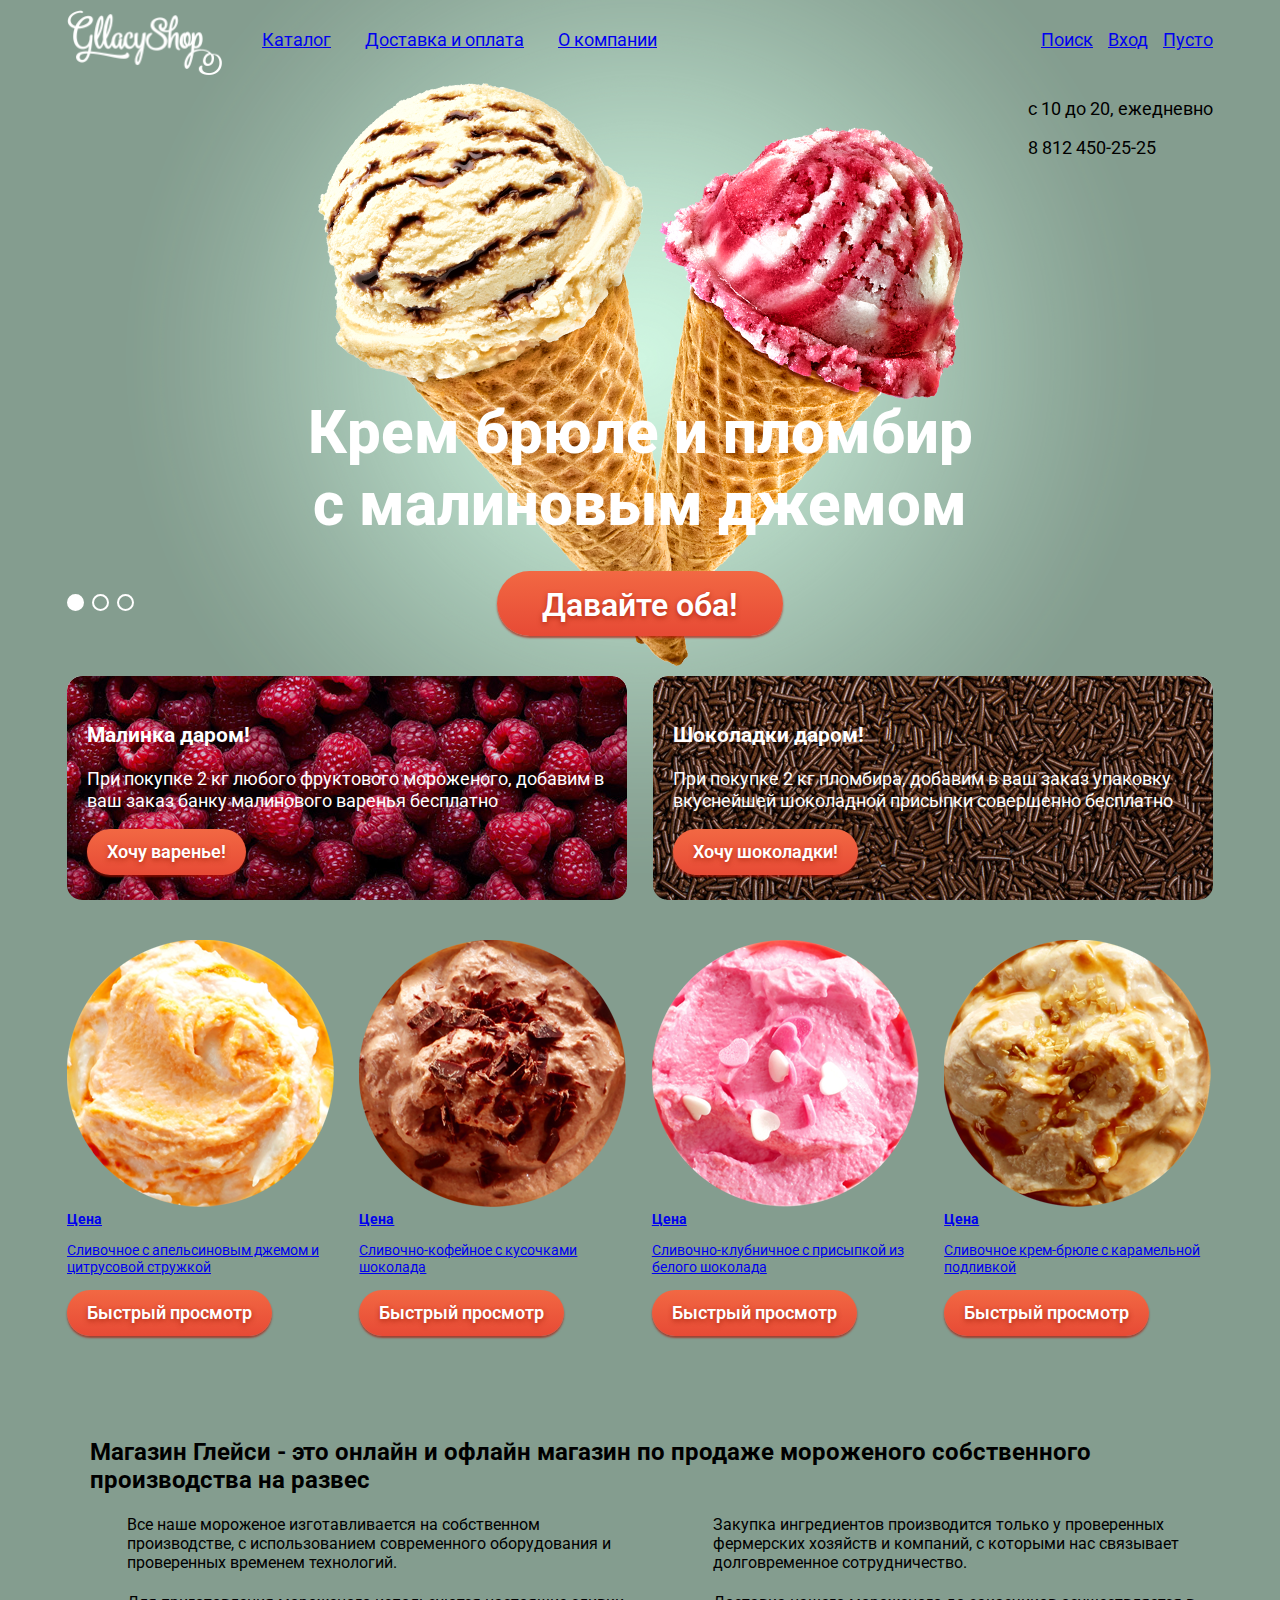
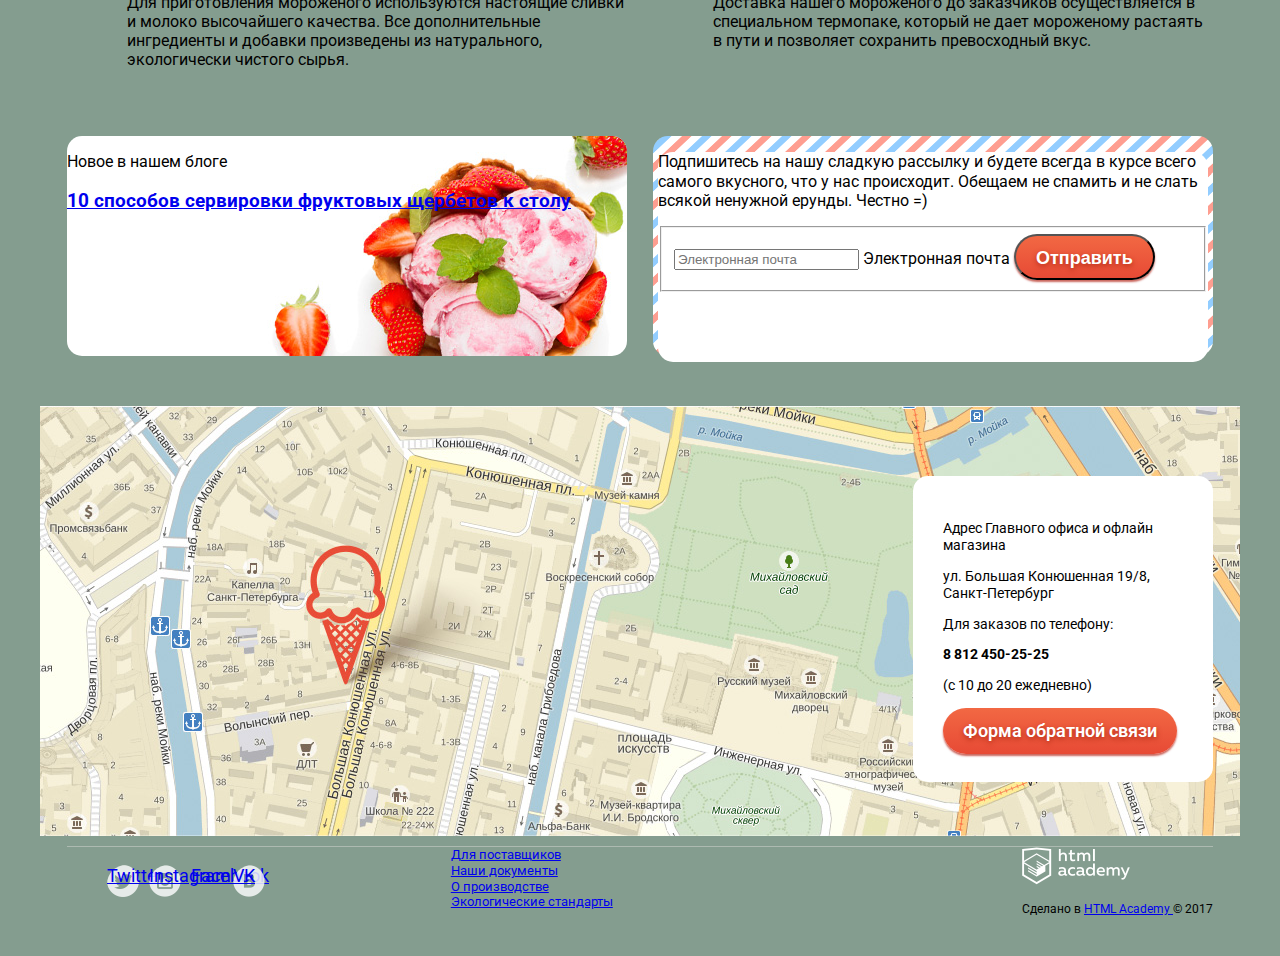
==== index.html @ 3868a05a "Правки по разметке, сетке и графике" ====
<!DOCTYPE html>
<html lang="ru">
  <head>
    <meta charset="utf-8">
    <title>HTML Academy: Глейси</title>
    <link rel="stylesheet" href="css/styles.css">
    <link href="https://fonts.googleapis.com/css?family=Roboto" rel="stylesheet">
  </head>
  <body>
  	<input type="radio" id="btn-1" name="toggle" checked>
  	<input type="radio" id="btn-2" name="toggle">
  	<input type="radio" id="btn-3" name="toggle">
  	<div class="site_wrapper">
  		<div class="container">
  			<header class="main_header">
				<div class="main_header-top clearfix">
					<div class="logo_block">
						<a class="logo_link"><img src="img/main_logo.png" width="155px" height="65px" alt="Glaccy-shop logo"></a>
					</div> 
					<nav class="header_nav">
						<ul class="header_list">
							<li class="header_list-item">
								<a href="catalog.html" class="header_list-link"> Каталог</a>									
								<div class="catalog_nav">
									<ul class="catalog_list">
										<li class="catalog_list-item emphasized"><!-- Это блоку надо дать еще класс, чтобы его застилизовать, он отличается от остальных -->
										<!-- Я думал сделать через first-child, без добавления класса -->
											<a href="#" class="catalog_list-link">Новинки</a>
										</li>
										<li class="catalog_list-item">
											<a href="#" class="catalog_list-link">Сливочное</a>
										</li>
										<li class="catalog_list-item">
											<a href="#" class="catalog_list-link">Щербеты</a>
										</li>
										<li class="catalog_list-item">
											<a href="#" class="catalog_list-link">Фруктовый лед</a>
										</li>
										<li class="catalog_list-item">
											<a href="#" class="catalog_list-link"> Мелорин</a>
										</li>
									</ul>
								</div>				
							</li>
							<li class="header_list-item">
								<a href="#" class="header_list-link"> Доставка и оплата</a>
							</li>
							<li class="header_list-item">
								<a href="#" class="header_list-link"> О компании</a>
							</li>
						</ul>
					</nav>
					<nav class="user_block">
						<ul class="user_block-list">
							<li class="user_block-item">
								<a href="#" class="user_block-link search"> Поиск</a>
								<div class="search_block">
									<form action="#">
										<fieldset class="search_field">
											<input type="text" name="search_text" placeholder="Что ищем?" id="search_input">
											<label for="search_input" class="search_label"> Что ищем? </label>	
										</fieldset>

                    <!-- Оборачиваем не так
                      <fieldset class="">
                        <input type="text" id="">
                        <label for="">...</label>
                        Получается label будет висеть на absolute, внутри input и будет подниматься вверх
                        Либо можно сделать по другому. Обернуто всё в label как у тебя. А после input идет span в, котором текст. И span также висит на абсолюте
                        Любой из этих двух вариантов надо применить везде где у тебя идут поля ввода
                      </fieldset>
                     -->
										
									</form>
								</div>
							</li>
							<li class="user_block-item">
								<a href="#" class="user_block-link enter"> Вход </a>
								<div class="enter_block">
									<form action="#" method="post">
										<fieldset class="enter_field">
											<input type="email" id="user_email" placeholder="Электронная почта">
											<label for="user_email"> Электронная почта</label>
											<input type="password" id="user_password" placeholder="Пароль">
											<label for="user_password"> Пароль </label>
											<div class="enter_submit">
												<button type="submit" class="btn">Войти</button>
												<div class="enter_links">
													<a href="#"> Забыли пароль?</a>
													<a href="#"> Новая регистрация</a>
												</div>
											</div>
										</fieldset>
									</form>
								</div> 	
							</li>
							<li class="user_block-item">
								<a href="#" class="user_block-link cart"> Пусто	</a>
							</li>
						</ul>
					</nav>
				</div>
				<div class="header_add-info clearfix">
					<div class="header_contacts">
						<p class="header_contacts_schedule"> c 10 до 20, ежедневно </p>
						<p class="header_contacts_phone"> 8 812 450-25-25</p>
					</div>
				</div>
			</header>
			
			<section class="slider">
				
				<div class="slide" id="slide1">
					<div class="slide-title">Крем брюле и пломбир с малиновым джемом</div>
					<a href="#" class="btn slide-btn">Давайте оба!</a>
				</div>
				
				<div class="slide" id="slide2">
					<div class="slide-title">Шоколадный пломбир и лимонный сорбет</div>
					<a href="#" class="btn slide-btn">Давайте оба!</a>
				</div>
				
				<div class="slide" id="slide3">
					<div class="slide-title">Пломбир с помадкой и клубничный щербет</div>
					<a href="#" class="btn slide-btn">Давайте оба!</a>
				</div>
				
				<div class="slider_controls">
            		<label for="btn-1">Слайд №1</label><!-- Я бы тут добавил текст. Потом его через CSS можно скрыть. Слайд #1. Если вдруг CSS не загрузится, то мы ничего не увидим. А если укажем текст, то его увидим -->
            		<!-- Ок, пока не уверен как текст при помощи CSS скрыть, а сам label оставить -->
		            <label for="btn-2">Слайд №2</label>
		            <label for="btn-3">Слайд №3</label>
          		</div>
			</section>
			
			<section class="banners">
				<div class="banners_item raspberries">
					<h3> Малинка даром!</h3>
					<p>При покупке 2 кг любого фруктового мороженого, добавим в ваш заказ банку малинового варенья бесплатно</p>
					<a href="#" class="btn btn_banners"> Хочу варенье!</a> 	
				</div>
				<div class="banners_item shoko">
					<h3> Шоколадки даром!</h3>
					<p>При покупке 2 кг пломбира, добавим в ваш заказ упаковку вкуснейшей шоколадной присыпки совершенно бесплатно</p>
					<a href="#" class="btn btn_banners"> Хочу шоколадки!</a> 	
				</div>
			</section>
				
			<section class="products">
				<ul class="products_list">
					<li class="products_list-item">
						<a href="#" class="products_item-link">
							<img src="img/products/1.png" alt="Сливочное с апельсиновым джемом" class="products_pic">
							<b class="price"> Цена</b>
						</a>
						<p> <a href="#" class="products_name-link">Сливочное с апельсиновым джемом и цитрусовой стружкой</a></p>
						<a href="#" class="products_link-quickview btn"> Быстрый просмотр</a>
					</li>

					<li class="products_list-item">
						<a href="#" class="products_item_link">
							<img src="img/products/2.png" alt="Сливочно-кофейное с кусочками шоколада" class="products_pic">
							<b class="price"> Цена</b>
						</a>
						<p> <a href="#" class="products_name-link">Сливочно-кофейное с кусочками шоколада</a></p>
						<a href="#" class="products_link-quickview btn"> Быстрый просмотр</a>
					</li>
					<li class="products_list-item">
						<a href="#" class="products_item_link">
							<img src="img/products/3.png" alt="Сливочно-клубничное с присыпкой из белого шоколада" class="products_pic">
							<b class="price"> Цена</b>
						</a>
						<p> <a href="#" class="products_name-link">Сливочно-клубничное с присыпкой из белого шоколада</a></p>
						<a href="#" class="products_link-quickview btn"> Быстрый просмотр</a>
					</li>
					<li class="products_list-item">
						<a href="#" class="products_item_link">
							<img src="img/products/4.png" alt="Сливочное крем-брюле с карамельной подливкой" class="products_pic">
							<b class="price"> Цена</b>
						</a>
						<p> <a href="#" class="products_name-link">Сливочное крем-брюле с карамельной подливкой</a></p>
						<a href="#" class="products_link-quickview btn"> Быстрый просмотр</a>
					</li>
				</ul>
			</section>

			<section class="features">
				<h3> Магазин Глейси  - это онлайн и офлайн магазин по продаже мороженого собственного производства на развес</h3>
				<ul class="features_list">
					<li class="features_item">
						<span class="features_item-text"> Все наше мороженое изготавливается на собственном производстве, с использованием современного оборудования и проверенных временем технологий.</span>
					</li>
					<li class="features_item">
						<span class="features_item-text"> Закупка ингредиентов  производится только у проверенных фермерских хозяйств и компаний, с которыми нас связывает долговременное сотрудничество.</span>
					</li>
					<li class="features_item">
						<span class="features_item-text"> Для приготовления мороженого используются настоящие сливки и молоко высочайшего качества. Все дополнительные ингредиенты и добавки произведены из натурального, экологически чистого сырья. </span>
					</li>
					<li class="features_item">
						<span class="features_item-text"> Доставка нашего мороженого до заказчиков осуществляется в специальном термопаке, который не дает мороженому растаять в пути и позволяет сохранить превосходный вкус.	</span>
					</li>
				</ul>	
			</section>

			<section class="news_section">
				<div class="news_item news">
					<p> Новое в нашем блоге</p>
					<h3> <a href="#" class="recipes_link"> 10 способов сервировки фруктовых щербетов к столу</a></h3>
				</div>
				<div class="news_item subscribe-border">
					<div class="subscribe">
						<p> Подпишитесь на нашу сладкую рассылку и будете всегда в курсе всего самого вкусного, что у нас происходит. Обещаем не спамить и не слать всякой ненужной ерунды. Честно =) </p>
						<form action="#" method="get">
							<fieldset>
								<input type="email" placeholder="Электронная почта" id="subscribe_email">
								<label for="subscribe_email"> Электронная почта</label>
								<input type="submit" class="btn" value="Отправить">
							</fieldset>
						</form>
					</div>
				</div>
			</section>
		</div>

		<section class="map">
			<div class="container">
				<div class="contacts">
					<div class="contacts_block1">
						<p>Адрес Главного офиса и офлайн магазина </p>
						<p class="adress">ул. Большая Конюшенная 19/8, Санкт-Петербург</p>	
					</div>
					<div class="contacts_block2">
						<p>Для заказов по телефону:</p>
						<p> <b>8 812 450-25-25</b></p>
						<p>(c 10 до 20 ежедневно)</p>	
					</div>
					<a href="#" class="btn"> Форма обратной связи</a>
					<!-- почему кнопка не растягивается под содержимое текста? -->
				</div>	
				<div class="feedback_form">
					<form action="#" method="post">
						<p><b>Мы обязательно Вам ответим!</b></p>	
						<button class="feedback_close"></button>
						<fieldset>
							<input type="text" id="feedback_username" placeholder="Как Вас зовут?">
							<label for="feedback_username"> Как Вас зовут? </label>
							<input type="text" id="feedback_email" placeholder="Ваша почта для ответа?">
							<label for="feedback_email"> Ваша почта для ответа?</label>
							<textarea name="feedback_text" id="feedback_text" cols="30" rows="8">Напишите что-нибудь...</textarea>
							<label for="feedback_text"> Напишите что-нибудь...</label>
							<input type="submit" class="btn" value="Отправить">
						</fieldset>
					</form> 
				</div>
			</div>
		</section>
			
		<div class="container">
			<footer class="footer clearfix">
				<ul class="social">
					<li class="social_item">
						<a href="#" class="social_item-link twitter"> Twitter </a><!-- Внутри должен быть текст. Если CSS не загрузится, будет пустой блок, который мы не видим -->
						<!-- Ок, пока не знаю как это делать, поэтому специально текст удалил -->
						<!-- Почему картинки нужно вырезать без обводки? Ее потом при помощи border сделаем?  -->
					</li>
					<li class="social_item">
						<a href="#" class="social_item-link instagram"> Instagram </a>
					</li>
					<li class="social_item">
						<a href="#" class="social_item-link facebook"> Facebook </a>
					</li>
					<li class="social_item">
						<a href="#" class="social_item-link vk"> VK </a>
					</li>
				</ul>


				<ul class="about_list">
					<li class="about_list-item about_heart">
						<a href="#"> Для поставщиков</a>
					</li>
					<li class="about_list-item">
						<a href="#"> Наши документы</a>
					</li>
					<li class="about_list-item">
						<a href="#"> О производстве</a>
					</li>	
					<li class="about_list-item">
						<a href="#"> Экологические стандарты</a>
					</li>
				</ul>

				<div class="copyright">
				<!-- почему уезжает вниз лого академии и текст? -->
					<a href="https://up.htmlacademy.ru/htmlcss/17"> 
						<img src="img/logo_academy.png" class="logo_html-academy" alt="HTML Academy">
					</a>
					<p> Сделано в <a href="https://up.htmlacademy.ru/htmlcss/17">HTML Academy </a> &copy; 2017</p>
				</div>
			
			</footer>
		</div>
	</div>
</body>
</html>
---- css/styles.css ----
html {
	box-sizing: border-box;
}

*, *::before, *::after {
	box-sizing: inherit;
}

body {
	background-color: #849d8f;
	font-family: "Roboto", "Arial", sans-serif;
	font-size: 18px;
	line-height: 1.2;
	margin: 0;
	padding:0;
}

body > input[type="radio"] {
  display: none;
}

ul {
	list-style: none;
}

.clearfix:after {
	display: table;
	content: "";
	clear: both;
}
.btn {
	font-size: 18px;
	font-weight: 600;
	display: inline-block;
	height: 46px;
	color:#fff;
	text-decoration: none;
	padding:12px 20px;
	text-align: center;


	text-shadow: 0 2px 5px rgba(160, 32, 11, 0.76);
	background: #f26843;
	background:    -moz-linear-gradient(top, #f26843 0%, #e74a35 100%);
	background: -webkit-linear-gradient(top, #f26843 0%, #e74a35 100%);
	background:         linear-gradient(to bottom, #f26843 0%, #e74a35 100%);
	border-radius: 100px;
	box-shadow: 0 2px 2px rgba(172, 16, 0, 0.64);
}

.btn:hover {
	background: -moz-linear-gradient(top, #f58669 0%, #ec6f5e 100%);
	background: -webkit-linear-gradient(top, #f58669 0%, #ec6f5e 100%);
	background: linear-gradient(to bottom, #f58669 0%, #ec6f5e 100%);
	box-shadow: 0 2px 2px rgba(172, 16, 0, 1);
}

.btn:active {
	background: -moz-linear-gradient(top, #d84732 0%, #e1613e 100%);
	background: -webkit-linear-gradient(top, #d84732 0%, #e1613e 100%);
	background: linear-gradient(to bottom, #d84732 0%, #e1613e 100%);
	box-shadow: inset 0 2px 2px rgba(172, 16, 0, 1);
}

.site_wrapper {
  	min-width: 1200px;
	background-repeat: no-repeat;
  	background-position: top center;
  	/*transition: background-image 0.5s ease, background-color 0.5s ease;*/
}

.site_wrapper::before,
.site_wrapper::after {
  	content: "";
  	visibility: hidden;
}

.site_wrapper::before {
	background-image: url("../img/Background2.png");
}

.site_wrapper::after {
	background-image: url("../img/Background3.png");
}

.container {
	width:1146px;
	margin:0 auto;
	padding:10px 0;
}


.logo_block {
	float: left;
}

.header_nav {
	float: left;
	max-width: 50%;
}

.user_block {
	float: right;
}

.catalog_list {
	padding: 0;
	margin:0;
}

.header-list {
	padding: 0;
	margin:0;
}

.header_list-item {
	display: inline-block;
	vertical-align: middle;
	margin-right: 30px;
	position: relative;
}

.header_list-item:last-child {
	margin-right: 0;
}

.catalog_nav {
	background-color: white;
	display: none;
	position: absolute;
	width:144px;
	z-index: 10;
}

.header_list-item:hover .catalog_nav {
	display: block;
}

.user_block-item {
	display: inline-block;
	vertical-align: middle;
	position: relative;
	margin-right:11px;
}

.user_block-item:last-child {
	margin-right:0;
}

.search_block {
	background: #fff;
	display: none;
	width: 342px;
	z-index: 10;
	position: absolute;

	left: -309px;
}

.enter_block {
	background: #fff;
	display: none;
	position: absolute;
	width: 277px;
	z-index: 10;
	left: -184px;
}

.user_block-item:hover .search_block, 
.user_block-item:hover .enter_block,
.user_block-item:hover .cart_preview {
	display: block;
}


.cart_preview {
	background: #fff;
	display: none;
	position: absolute;
	width: 540px;
	z-index: 10;
	left:-420px;
}



.header_contacts {
	float: right;
}

.header_add-info {
	margin-bottom: -30px;
}


.breadcrubs_item {
	display: inline-block;
}


.slider {
	position: relative;
	padding-top: 250px;
	text-align: center;
	color: #ffffff;
}

.slide {
	display: none;
}

.slide-title {
	width: 700px;
	margin: 0 auto;
	margin-bottom: 30px;
	font-weight: 800;
	font-size: 60px;
}

.slide-btn {
	display: inline-block;
	vertical-align: middle;
	padding: 12px 45px;
	height: 65px;
	font-weight: 600;
	font-size: 32px;
	line-height: 44px;
	color: #ffffff;

}

.slider_controls {
	position: absolute;
	bottom: 25px;
	left: 0;
	z-index: 20;
	font-size: 0;
}

.slider_controls label {
	display: inline-block;
	width: 17px;
	height: 17px;
	margin-right: 8px;
	vertical-align: top;
	background-color: transparent;
	border: 2px solid #ffffff;
	border-radius: 50%;
	cursor: pointer;
}

#btn-1:checked ~ .site_wrapper #slide1,
	/*для чего используют тильды, не могу понять..
	можно написать #btn-1:checked #slide1 - т.е. без тильды и .site_wrapper?*/
#btn-2:checked ~ .site_wrapper #slide2,
#btn-3:checked ~ .site_wrapper #slide3 {
	display: block;
}

#btn-1:checked ~ .site_wrapper {
	background-color: #849d8f;
	background-image: url("../img/Background1.png");
}

#btn-2:checked ~ .site_wrapper {
	background-color: #8996a6;
	background-image: url("../img/Background2.png");
}

#btn-3:checked ~ .site_wrapper {
	background-color: #9d8b84;
	background-image: url("../img/Background3.png");
}

#btn-1:checked ~ .site_wrapper label[for="btn-1"],
#btn-2:checked ~ .site_wrapper label[for="btn-2"],
#btn-3:checked ~ .site_wrapper label[for="btn-3"] {
	background-color: #ffffff;
}

.banners {
	font-size: 0;
	margin-top: 40px;
}

.banners_item {
	font-size: 18px;
	color:#fff;
	padding: 25px 20px;
	display: inline-block;
	vertical-align: top;
	width: 560px;
	margin-right: 26px;
	border-radius: 15px;
}

.banners_item:last-child {
	margin-right: 0;
}

.raspberries {
	background: url("../img/raspberry_back.jpg") top left;
}

.shoko {
	background: url("../img/shoko_back.jpg") top left;
}

.products_list {
	font-size: 0;
	margin: 40px 0;
	padding:0;
}

.products_list-item {
	font-size:14px;
	display: inline-block;
	vertical-align: top;
	width: 266.4px;
	margin-right: 26px;
	margin-bottom: 35px;
}

.products_list-item:last-child,
.products_list-item:nth-child(4),
.products_list-item:nth-child(8)
 {
	margin-right: 0;
}


/* (ВОПРОС) Если картинки продуктов в jpg вырезаны, т.е. квадратные, то как закруглить их? поместить в div и задать ему border-radius?*/


.features {
	background: url(../img/Waffles_back.jpg) top left;
	padding: 27px 0;
	margin-bottom: 40px;
	border-radius: 15px;
}

.features h3 {
	font-size: 24px;
	width: 1100px;
	margin: 0 auto;
}

.features_list {
	font-size: 0;
	padding:0;
	margin: 0;
}

.features_item {
	display: inline-block;
	vertical-align: top;
	margin:0;
	font-size: 16px;
	width: 560px;
	margin-right: 26px;
	padding: 20px 0px 0px 60px;
}

.features_item:nth-child(2),
.features_item:last-child {
	margin-right: 0;
}

.news_section {
	font-size: 0;
	margin-bottom: 40px;
}

.news_item {
	display: inline-block;
	vertical-align: top;
	font-size: 16px;
	width: 560px;
	height: 220px;
	border-radius: 15px;
	margin-right: 26px;
}

.news_item:last-child {
	margin-right: 0;
}

.news {
	background: url(../img/strawberry_back.jpg) 0 0;
}

.subscribe-border {
	background: #fff url(../img/post_pattern.png);
}

.subscribe {
	background: #fff;
	border-radius: 15px;
	height: 210px;
	width: 550px;
	margin: auto;
}

.map {
	width: 1200px;
	background: url(../img/map.jpg) 0 center no-repeat;
	height: 430px;
	margin:0 auto;
	padding:0;
}

.contacts {
	margin-top: 60px;
	padding:30px;
	background-color: #fff;
	border-radius: 15px;
	float: right;
	width: 300px;
	height: 306px;
	font-size: 14px;
}

.feedback_form {
	display: none;
	/*как отобразить по нажатию кнопки?*/
}

.filter_settings {
	width: 880px;
	font-size: 0;
	color: #fff;
}

.filter_settings-item {
	display: inline-block;
	font-size: 14px;
	margin-right: 15px;
}

.paginator {
	float: right;}

.paginator_list {
	font-size: 0;
}

.paginator_item {
	font-size: 16px;
	display: inline-block;
	vertical-align: middle;
	margin-right: 15px;
}

.paginator_item:last-child {
	margin-right: 0;
} 


.footer {
	height:100px;
	border-top:1px solid #adbab1;
	}

.social {
	float: left;
	width: 30%;
}

.social_item {
	display: inline-block;
	vertical-align: middle;
}

.social_item-link {
	display: inline-block;
	height: 38px;
	width: 38px;
	border-radius: 50%;
}

.twitter {
	background: url(../img/twitter.png) 0 0 no-repeat;
}

.instagram {
	background: url(../img/insta.png) 0 0 no-repeat;
}

.facebook {
	background: url(../img/fb.png) 0 0 no-repeat;
}

.vk {
		background: url(../img/vk.png) 0 0 no-repeat;
}

/*.about {
	margin:0 auto;
	font-size: 0;
}*/

.about_list {
	width:350px;
	margin:auto;
	display: inline-block;
	vertical-align: middle;
	font-size: 13px;
	margin-right: 25px;
}

.copyright {
	float: right;
}

.copyright p {
	font-size: 12px;
}
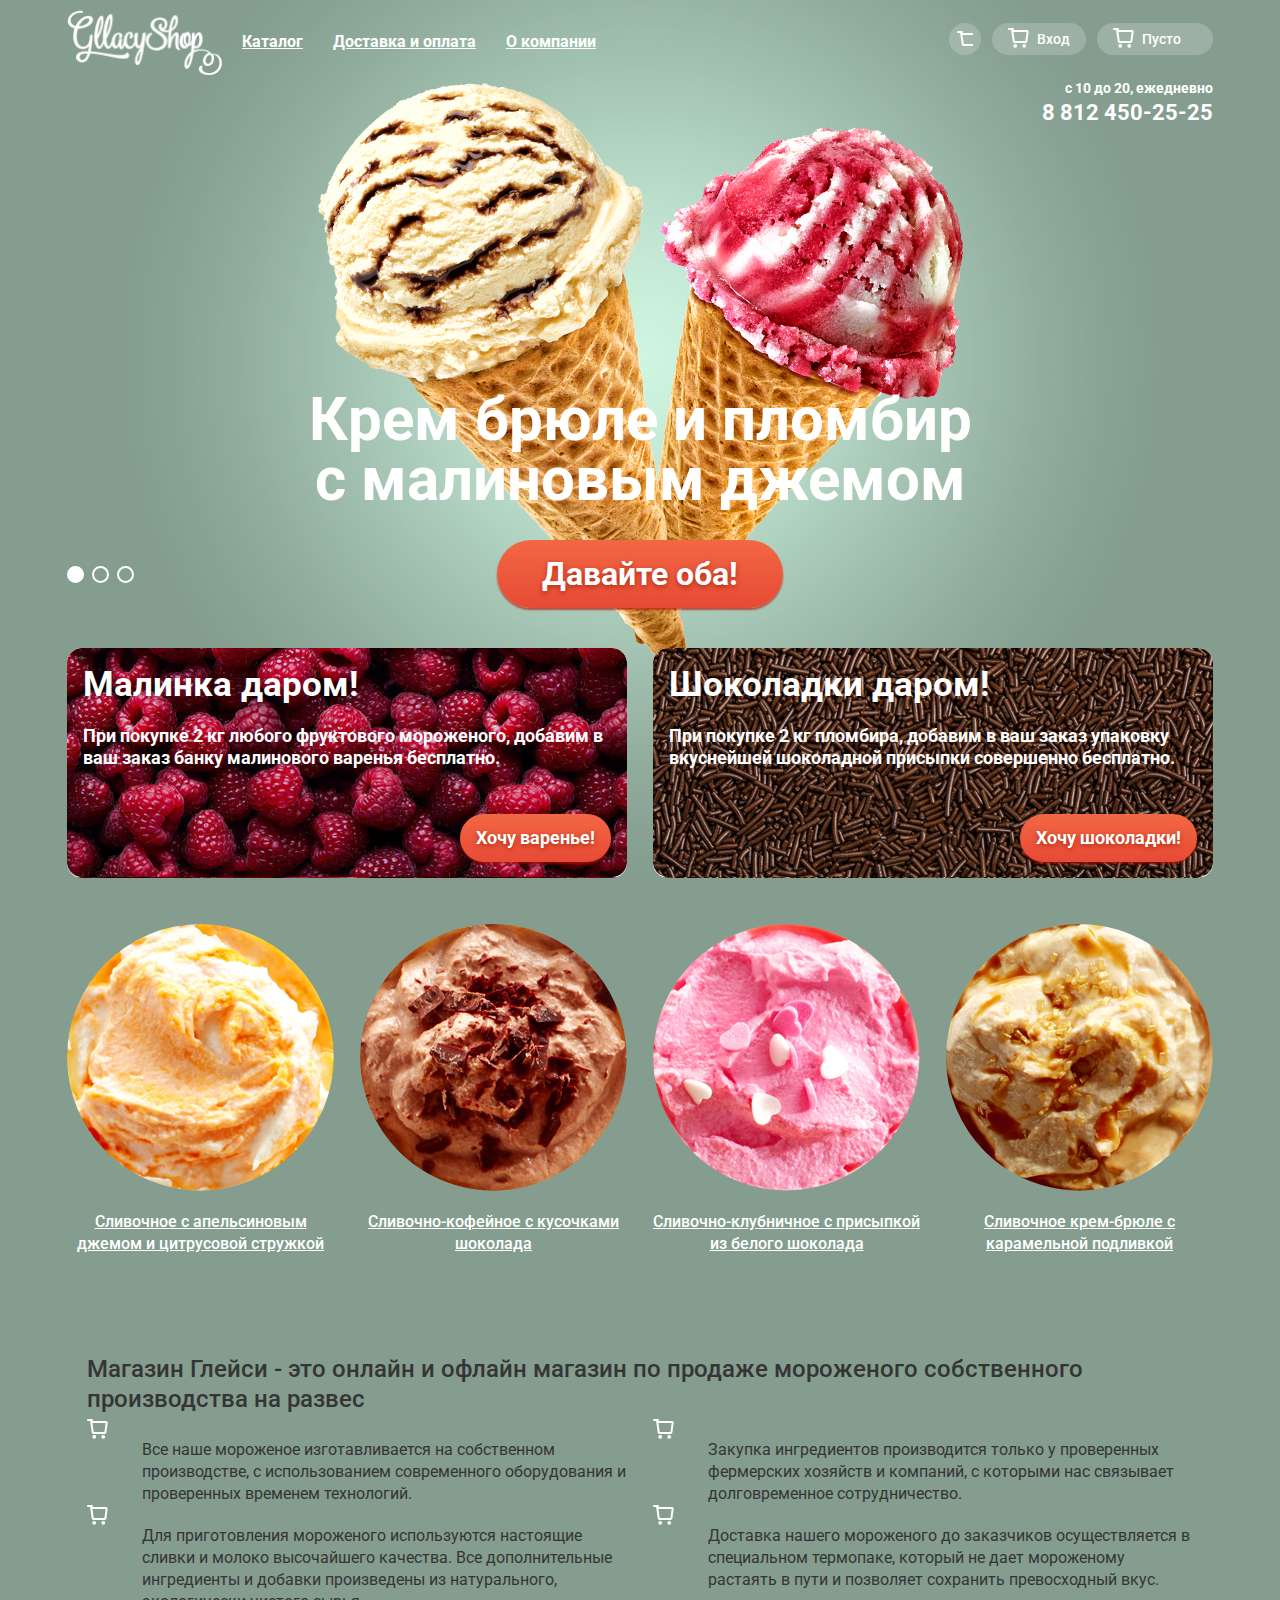
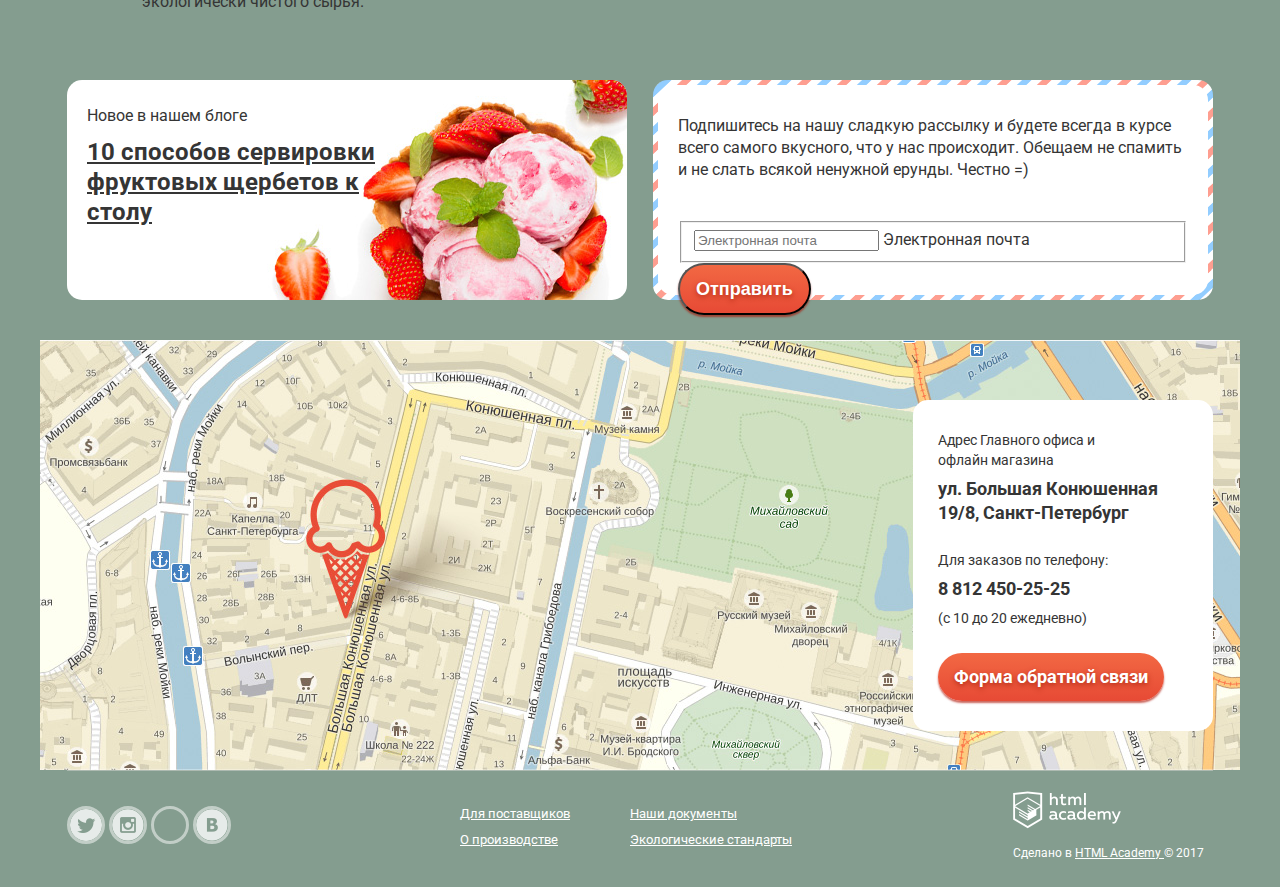
==== commit 505af7c2: "очередные правки" ====
--- a/index.html
+++ b/index.html
@@ -3,6 +3,7 @@
   <head>
     <meta charset="utf-8">
     <title>HTML Academy: Глейси</title>
+    <link rel="stylesheet" href="css/normalize.css">
     <link rel="stylesheet" href="css/styles.css">
     <link href="https://fonts.googleapis.com/css?family=Roboto" rel="stylesheet">
   </head>
@@ -23,8 +24,7 @@
 								<a href="catalog.html" class="header_list-link"> Каталог</a>									
 								<div class="catalog_nav">
 									<ul class="catalog_list">
-										<li class="catalog_list-item emphasized"><!-- Это блоку надо дать еще класс, чтобы его застилизовать, он отличается от остальных -->
-										<!-- Я думал сделать через first-child, без добавления класса -->
+										<li class="catalog_list-item emphasized">
 											<a href="#" class="catalog_list-link">Новинки</a>
 										</li>
 										<li class="catalog_list-item">
@@ -60,17 +60,6 @@
 											<input type="text" name="search_text" placeholder="Что ищем?" id="search_input">
 											<label for="search_input" class="search_label"> Что ищем? </label>	
 										</fieldset>
-
-                    <!-- Оборачиваем не так
-                      <fieldset class="">
-                        <input type="text" id="">
-                        <label for="">...</label>
-                        Получается label будет висеть на absolute, внутри input и будет подниматься вверх
-                        Либо можно сделать по другому. Обернуто всё в label как у тебя. А после input идет span в, котором текст. И span также висит на абсолюте
-                        Любой из этих двух вариантов надо применить везде где у тебя идут поля ввода
-                      </fieldset>
-                     -->
-										
 									</form>
 								</div>
 							</li>
@@ -81,16 +70,18 @@
 										<fieldset class="enter_field">
 											<input type="email" id="user_email" placeholder="Электронная почта">
 											<label for="user_email"> Электронная почта</label>
+										</fieldset>
+										<fieldset>
 											<input type="password" id="user_password" placeholder="Пароль">
 											<label for="user_password"> Пароль </label>
-											<div class="enter_submit">
-												<button type="submit" class="btn">Войти</button>
-												<div class="enter_links">
-													<a href="#"> Забыли пароль?</a>
-													<a href="#"> Новая регистрация</a>
-												</div>
+										</fieldset>
+										<div class="enter_submit">
+											<button type="submit" class="btn">Войти</button>
+											<div class="enter_links">
+												<a href="#"> Забыли пароль?</a>
+												<a href="#"> Новая регистрация</a>
 											</div>
-										</fieldset>
+										</div>
 									</form>
 								</div> 	
 							</li>
@@ -126,8 +117,7 @@
 				</div>
 				
 				<div class="slider_controls">
-            		<label for="btn-1">Слайд №1</label><!-- Я бы тут добавил текст. Потом его через CSS можно скрыть. Слайд #1. Если вдруг CSS не загрузится, то мы ничего не увидим. А если укажем текст, то его увидим -->
-            		<!-- Ок, пока не уверен как текст при помощи CSS скрыть, а сам label оставить -->
+            		<label for="btn-1">Слайд №1</label>
 		            <label for="btn-2">Слайд №2</label>
 		            <label for="btn-3">Слайд №3</label>
           		</div>
@@ -135,13 +125,13 @@
 			
 			<section class="banners">
 				<div class="banners_item raspberries">
-					<h3> Малинка даром!</h3>
-					<p>При покупке 2 кг любого фруктового мороженого, добавим в ваш заказ банку малинового варенья бесплатно</p>
+					<h2> Малинка даром!</h2>
+					<p>При покупке 2 кг любого фруктового мороженого, добавим в ваш заказ банку малинового варенья бесплатно.</p>
 					<a href="#" class="btn btn_banners"> Хочу варенье!</a> 	
 				</div>
 				<div class="banners_item shoko">
-					<h3> Шоколадки даром!</h3>
-					<p>При покупке 2 кг пломбира, добавим в ваш заказ упаковку вкуснейшей шоколадной присыпки совершенно бесплатно</p>
+					<h2> Шоколадки даром!</h2>
+					<p>При покупке 2 кг пломбира, добавим в ваш заказ упаковку вкуснейшей шоколадной присыпки совершенно бесплатно.</p>
 					<a href="#" class="btn btn_banners"> Хочу шоколадки!</a> 	
 				</div>
 			</section>
@@ -149,33 +139,36 @@
 			<section class="products">
 				<ul class="products_list">
 					<li class="products_list-item">
-						<a href="#" class="products_item-link">
-							<img src="img/products/1.png" alt="Сливочное с апельсиновым джемом" class="products_pic">
-							<b class="price"> Цена</b>
+						<a href="#" class="products_item-link top">
+							<img src="img/products/1.png" alt="Сливочное с апельсиновым джемом" class="products_pic" width="267" height="267">
+							<b class="price"> Цена</b>
+						
+						<!-- (ВОПРОС) цену нужно вынести в отдельную ссылку, чтобы ее было видно? т.к. у ссылки, в которую цена обернута overflow hidden?-->
+						
 						</a>
 						<p> <a href="#" class="products_name-link">Сливочное с апельсиновым джемом и цитрусовой стружкой</a></p>
 						<a href="#" class="products_link-quickview btn"> Быстрый просмотр</a>
 					</li>
 
 					<li class="products_list-item">
-						<a href="#" class="products_item_link">
-							<img src="img/products/2.png" alt="Сливочно-кофейное с кусочками шоколада" class="products_pic">
+						<a href="#" class="products_item-link top">
+							<img src="img/products/2.png" alt="Сливочно-кофейное с кусочками шоколада" class="products_pic" width="267" height="267">
 							<b class="price"> Цена</b>
 						</a>
 						<p> <a href="#" class="products_name-link">Сливочно-кофейное с кусочками шоколада</a></p>
 						<a href="#" class="products_link-quickview btn"> Быстрый просмотр</a>
 					</li>
 					<li class="products_list-item">
-						<a href="#" class="products_item_link">
-							<img src="img/products/3.png" alt="Сливочно-клубничное с присыпкой из белого шоколада" class="products_pic">
+						<a href="#" class="products_item-link top">
+							<img src="img/products/3.png" alt="Сливочно-клубничное с присыпкой из белого шоколада" class="products_pic" width="267" height="267">
 							<b class="price"> Цена</b>
 						</a>
 						<p> <a href="#" class="products_name-link">Сливочно-клубничное с присыпкой из белого шоколада</a></p>
 						<a href="#" class="products_link-quickview btn"> Быстрый просмотр</a>
 					</li>
 					<li class="products_list-item">
-						<a href="#" class="products_item_link">
-							<img src="img/products/4.png" alt="Сливочное крем-брюле с карамельной подливкой" class="products_pic">
+						<a href="#" class="products_item-link top">
+							<img src="img/products/4.png" alt="Сливочное крем-брюле с карамельной подливкой" class="products_pic" width="267" height="267">
 							<b class="price"> Цена</b>
 						</a>
 						<p> <a href="#" class="products_name-link">Сливочное крем-брюле с карамельной подливкой</a></p>
@@ -185,7 +178,7 @@
 			</section>
 
 			<section class="features">
-				<h3> Магазин Глейси  - это онлайн и офлайн магазин по продаже мороженого собственного производства на развес</h3>
+				<h2> Магазин Глейси  - это онлайн и офлайн магазин по продаже мороженого собственного производства на развес</h2>
 				<ul class="features_list">
 					<li class="features_item">
 						<span class="features_item-text"> Все наше мороженое изготавливается на собственном производстве, с использованием современного оборудования и проверенных временем технологий.</span>
@@ -214,8 +207,8 @@
 							<fieldset>
 								<input type="email" placeholder="Электронная почта" id="subscribe_email">
 								<label for="subscribe_email"> Электронная почта</label>
-								<input type="submit" class="btn" value="Отправить">
 							</fieldset>
+							<input type="submit" class="btn" value="Отправить">
 						</form>
 					</div>
 				</div>
@@ -227,15 +220,14 @@
 				<div class="contacts">
 					<div class="contacts_block1">
 						<p>Адрес Главного офиса и офлайн магазина </p>
-						<p class="adress">ул. Большая Конюшенная 19/8, Санкт-Петербург</p>	
+						<p class="bold">ул. Большая Конюшенная 19/8, Санкт-Петербург</p>	
 					</div>
 					<div class="contacts_block2">
 						<p>Для заказов по телефону:</p>
-						<p> <b>8 812 450-25-25</b></p>
+						<p class="bold">8 812 450-25-25</p>
 						<p>(c 10 до 20 ежедневно)</p>	
 					</div>
 					<a href="#" class="btn"> Форма обратной связи</a>
-					<!-- почему кнопка не растягивается под содержимое текста? -->
 				</div>	
 				<div class="feedback_form">
 					<form action="#" method="post">
@@ -244,12 +236,16 @@
 						<fieldset>
 							<input type="text" id="feedback_username" placeholder="Как Вас зовут?">
 							<label for="feedback_username"> Как Вас зовут? </label>
+						</fieldset>
+						<fieldset>
 							<input type="text" id="feedback_email" placeholder="Ваша почта для ответа?">
 							<label for="feedback_email"> Ваша почта для ответа?</label>
+						</fieldset>
+						<fieldset>
 							<textarea name="feedback_text" id="feedback_text" cols="30" rows="8">Напишите что-нибудь...</textarea>
 							<label for="feedback_text"> Напишите что-нибудь...</label>
-							<input type="submit" class="btn" value="Отправить">
 						</fieldset>
+						<input type="submit" class="btn" value="Отправить">
 					</form> 
 				</div>
 			</div>
@@ -259,9 +255,7 @@
 			<footer class="footer clearfix">
 				<ul class="social">
 					<li class="social_item">
-						<a href="#" class="social_item-link twitter"> Twitter </a><!-- Внутри должен быть текст. Если CSS не загрузится, будет пустой блок, который мы не видим -->
-						<!-- Ок, пока не знаю как это делать, поэтому специально текст удалил -->
-						<!-- Почему картинки нужно вырезать без обводки? Ее потом при помощи border сделаем?  -->
+						<a href="#" class="social_item-link twitter"> Twitter </a>
 					</li>
 					<li class="social_item">
 						<a href="#" class="social_item-link instagram"> Instagram </a>
@@ -291,7 +285,6 @@
 				</ul>
 
 				<div class="copyright">
-				<!-- почему уезжает вниз лого академии и текст? -->
 					<a href="https://up.htmlacademy.ru/htmlcss/17"> 
 						<img src="img/logo_academy.png" class="logo_html-academy" alt="HTML Academy">
 					</a>
--- a/css/styles.css
+++ b/css/styles.css
@@ -19,9 +19,6 @@
   display: none;
 }
 
-ul {
-	list-style: none;
-}
 
 .clearfix:after {
 	display: table;
@@ -30,13 +27,15 @@
 }
 .btn {
 	font-size: 18px;
-	font-weight: 600;
-	display: inline-block;
-	height: 46px;
+	line-height: 24px;
+	font-weight: 700;
+	display: inline-block;
+	vertical-align: middle;
 	color:#fff;
 	text-decoration: none;
-	padding:12px 20px;
+	padding:12px 16px;
 	text-align: center;
+	outline: none;
 
 
 	text-shadow: 0 2px 5px rgba(160, 32, 11, 0.76);
@@ -86,21 +85,33 @@
 .container {
 	width:1146px;
 	margin:0 auto;
+	padding:0;
+}
+
+.main_header {
 	padding:10px 0;
 }
 
+.main_header-top{
+	vertical-align: middle;
+}
 
 .logo_block {
 	float: left;
+	width: 155px;
 }
 
 .header_nav {
 	float: left;
 	max-width: 50%;
+	padding-top:13px;
+	padding-left: 5px;
 }
 
 .user_block {
 	float: right;
+	width: 267px;
+	padding-top:13px;
 }
 
 .catalog_list {
@@ -108,43 +119,156 @@
 	margin:0;
 }
 
-.header-list {
+.header_list {
+	list-style: none;
 	padding: 0;
 	margin:0;
+	font-size: 0;
 }
 
 .header_list-item {
 	display: inline-block;
 	vertical-align: middle;
-	margin-right: 30px;
 	position: relative;
+	font-size: 16px;
 }
 
 .header_list-item:last-child {
 	margin-right: 0;
 }
 
+.header_list-link {
+	display: inline-block;
+	font-size: 16px;
+	line-height: 18px;
+	font-weight: 700;
+	color: #fff;
+	padding:10px 15px;
+	border-radius: 19px;
+	/*как задать полупрозрачное подчеркивание ссылкам? через псевдокласс? */
+}
+
+.header_list-link:hover {
+	color: #353535;
+	background-color: #f6f6f3;
+	text-decoration: none;
+}
+
+.header_list-link:active {
+	box-shadow: inset 0 2px 2px 0;
+}
+
 .catalog_nav {
-	background-color: white;
+	
 	display: none;
 	position: absolute;
+	top: 37px;
 	width:144px;
-	z-index: 10;
+	z-index: 20;
+	
+}
+
+.catalog_list {
+	margin-top: 5px;
+	background-color: #f7f7f4;
+	font-size: 14px;
+	line-height: 16px;
+	list-style: none;
+	border-radius: 5px;
 }
 
 .header_list-item:hover .catalog_nav {
 	display: block;
 }
 
+
+.emphasized {
+	border-bottom: 1px solid #d1d1ce;
+	font-weight: 700;
+}
+
+.catalog_list-link {
+	display: block;
+	padding:11px 21px;
+	text-decoration: none;
+	color: #353535;
+}
+
+.catalog_list-link:hover {
+	background-color: #f3ddd7;
+} 
+
+.catalog_list-link:active {
+	background-color: #f6b5a5;
+} 
+
+.catalog_list:first-child a {
+	border-top-left-radius: 5px;
+	border-top-right-radius: 5px;
+}
+/*Это ведь ссылка в первом потомке catalog_list? 
+почему эти свойства применяются ко всем ссылкам в catalog_list, а не только к первому потомку? 
+Как нужно написать селектор, чтобы скруглить углы только в первом и последнем пункте каталога?*/
+
+.catalog_list:last-child a {
+	border-bottom-right-radius: 5px;
+	border-bottom-left-radius: 5px;
+
+}
+
+.user_block-list {
+	font-size: 0;
+	text-align: right;
+	list-style: none;
+	padding:0;
+	margin:0;
+}
+
 .user_block-item {
-	display: inline-block;
-	vertical-align: middle;
+
+	display: inline-block;
+	vertical-align: top;
 	position: relative;
 	margin-right:11px;
+	font-size: 14px;
+	line-height: 16px;
 }
 
 .user_block-item:last-child {
 	margin-right:0;
+}
+
+.user_block-link {
+	display: inline-block;
+	border-radius: 18px;
+	padding:8px;
+	background-color: rgba(254, 254, 254, 0.2);
+	color: #fff;
+	text-decoration: none;
+	font-weight: 500;
+}
+
+.user_block-link:hover {
+	color:black;
+	background-color: rgba(248, 247, 244, 1);
+}
+
+.search{
+	font-size: 0;
+	width: 32px;
+	height: 32px;
+	position: relative;
+}
+
+.search::before {
+	content: "";
+	position: absolute;
+	left:8px;
+	top:8px;
+	width: 16px;
+	height: 16px;
+	background: url("../img/sprite.png") 0 0 no-repeat;
+
 }
 
 .search_block {
@@ -155,6 +279,21 @@
 	position: absolute;
 
 	left: -309px;
+}
+
+.enter {
+	padding-left: 45px;
+	padding-right: 16px;
+}
+
+.enter::before {
+	content: "";
+	position: absolute;
+	left:16px;
+	top:5px;
+	width: 21px;
+	height: 21px;
+	background: url("../img/sprite.png") 0 0 no-repeat;
 }
 
 .enter_block {
@@ -172,6 +311,21 @@
 	display: block;
 }
 
+.cart {
+	padding-left: 45px;
+	width: 116px;
+	text-align: left;
+}
+
+.cart::before {
+	content: "";
+	position: absolute;
+	left: 16px;
+	top: 5px;
+	width: 22px;
+	height: 21px;
+	background: url("../img/sprite.png") 0 0 no-repeat;
+}
 
 .cart_preview {
 	background: #fff;
@@ -182,27 +336,74 @@
 	left:-420px;
 }
 
-
+.header_add-info {
+	margin-bottom: -30px;
+	padding:0;
+}
 
 .header_contacts {
 	float: right;
-}
-
-.header_add-info {
-	margin-bottom: -30px;
-}
-
+	color:#fff;
+}
+
+
+.header_contacts_schedule,
+.header_contacts_phone {
+	padding: 0;
+	margin: 0;
+	text-align: right;
+}
+
+.header_contacts_schedule {
+	font-size: 14px;
+	line-height: 16px;
+	font-weight: 700;
+	margin-bottom: 5px;
+}
+
+.header_contacts_phone {
+	font-size: 22px;
+	line-height: 24px;
+	font-weight: 700;
+}
+
+.breadcrumbs {
+	list-style: none;
+	font-size: 0;
+}
 
 .breadcrubs_item {
 	display: inline-block;
+	margin-right: 20px;
+	color: #fff;
+	font-size: 14px;
+	line-height: 16px;
+	
+}
+
+.breadcrunbs_item-link {
+	color: #fff;
+	font-size: 14px;
+	line-height: 16px;
+	position: relative;
+}
+
+.breadcrunbs_item-link::before {
+	content: "";
+	width:10px;
+	height: 10px;
+	top: 3px;
+	left: -15px;
+	background: url("../img/sprite.png") 0 0 no-repeat;
 }
 
 
 .slider {
 	position: relative;
-	padding-top: 250px;
+	padding-top: 285px;
 	text-align: center;
 	color: #ffffff;
+	margin-bottom: 40px;
 }
 
 .slide {
@@ -213,16 +414,17 @@
 	width: 700px;
 	margin: 0 auto;
 	margin-bottom: 30px;
-	font-weight: 800;
+	font-weight: 700;
 	font-size: 60px;
+	line-height: 60.35px;
 }
 
 .slide-btn {
 	display: inline-block;
 	vertical-align: middle;
 	padding: 12px 45px;
-	height: 65px;
-	font-weight: 600;
+	/*height: 65px;*/
+	font-weight: 700;
 	font-size: 32px;
 	line-height: 44px;
 	color: #ffffff;
@@ -280,13 +482,13 @@
 
 .banners {
 	font-size: 0;
-	margin-top: 40px;
+	margin-bottom: 40px;
 }
 
 .banners_item {
 	font-size: 18px;
 	color:#fff;
-	padding: 25px 20px;
+	padding: 16px 16px;
 	display: inline-block;
 	vertical-align: top;
 	width: 560px;
@@ -298,6 +500,28 @@
 	margin-right: 0;
 }
 
+.banners_item h2 {
+	margin: 0;
+	padding:0;
+	font-size: 35px;
+	line-height: 41px;
+	font-weight: 700;
+	margin-bottom: 20px;
+}
+
+.banners_item p {
+	font-size: 18px;
+	line-height: 22px;
+	font-weight: 700;
+	margin: 0;
+	padding:0;
+	margin-bottom: 45px;
+}
+
+.btn_banners {
+	float: right;
+}
+
 .raspberries {
 	background: url("../img/raspberry_back.jpg") top left;
 }
@@ -306,49 +530,107 @@
 	background: url("../img/shoko_back.jpg") top left;
 }
 
+.products {
+	padding-bottom: 40px;
+	margin-left: -13px;
+	margin-right: -13px;
+
+}
+
 .products_list {
 	font-size: 0;
-	margin: 40px 0;
 	padding:0;
+	list-style: none;
 }
 
 .products_list-item {
-	font-size:14px;
+	font-size:16px;
 	display: inline-block;
 	vertical-align: top;
-	width: 266.4px;
-	margin-right: 26px;
-	margin-bottom: 35px;
-}
-
-.products_list-item:last-child,
-.products_list-item:nth-child(4),
-.products_list-item:nth-child(8)
- {
-	margin-right: 0;
-}
-
-
-/* (ВОПРОС) Если картинки продуктов в jpg вырезаны, т.е. квадратные, то как закруглить их? поместить в div и задать ему border-radius?*/
-
+	text-align: center;
+	width: 293px;
+	min-height: 323px;
+/*	margin-right: 26px;
+	margin-bottom: 35px;*/
+	position: relative;
+	padding:6px 13px 17px;
+	margin-bottom: -43px;
+
+}
+
+.products_list-item:hover {
+  background: rgba(248,247,244,.3);
+  box-shadow: 0 20px 20px rgba(0,0,0,.08);
+  z-index: 20;
+}
+
+.products_item-link {
+	display: block;
+	border-radius: 50%;
+	width: 267px;
+	height: 267px;
+	overflow: hidden;
+/*<!-- (ВОПРОС) цену нужно вынести в отдельную ссылку, чтобы ее было видно? т.к. у ссылки, в которую цена обернута overflow hidden?-->*/
+	margin-bottom: 20px;
+	position: relative;
+}
+
+.top::before {
+	content: "";
+	position: absolute;
+	z-index: 25;
+	width: 60px;
+	height: 60px;
+	top: 0;
+	left:0;
+	background: transparent url("../img/sprite.png") 0 0 no-repeat;
+}
+
+.products_list-item:hover .products_link-quickview {
+	visibility: visible;
+}
+
+.products_list-item p {
+	margin-top: 0;
+	margin-bottom: 10px;
+}
+
+.products_link-quickview {
+	visibility: hidden;
+	width: 201px;
+
+}
+
+
+
+.products_name-link {
+	color: #fff;
+	font-size: 16px;
+	line-height: 22px;
+	font-weight: 500;
+}
 
 .features {
 	background: url(../img/Waffles_back.jpg) top left;
-	padding: 27px 0;
+	padding: 27px 20px;
 	margin-bottom: 40px;
 	border-radius: 15px;
 }
 
-.features h3 {
+.features h2 {
 	font-size: 24px;
-	width: 1100px;
+	line-height: 30px;
+	color:#353535;
+	font-weight: 500;
 	margin: 0 auto;
+	margin-bottom: 5px;
 }
 
 .features_list {
 	font-size: 0;
 	padding:0;
 	margin: 0;
+	list-style: none;
 }
 
 .features_item {
@@ -356,9 +638,12 @@
 	vertical-align: top;
 	margin:0;
 	font-size: 16px;
-	width: 560px;
+	line-height: 22px;
+	color: #353535;
+	width: 540px;
 	margin-right: 26px;
-	padding: 20px 0px 0px 60px;
+	padding: 20px 0px 0px 55px;
+	position: relative;
 }
 
 .features_item:nth-child(2),
@@ -366,6 +651,17 @@
 	margin-right: 0;
 }
 
+.features_item::before {
+	content: "";
+	position: absolute;
+	width: 47px;
+	height: 47px;
+	top: 0;
+	left: 0;
+	z-index: 20;
+	background: url("../img/sprite.png") 0 0 no-repeat;
+}
+
 .news_section {
 	font-size: 0;
 	margin-bottom: 40px;
@@ -375,22 +671,44 @@
 	display: inline-block;
 	vertical-align: top;
 	font-size: 16px;
+	line-height: 22px;
+	color: #353535;
 	width: 560px;
-	height: 220px;
+	min-height: 220px;
 	border-radius: 15px;
 	margin-right: 26px;
+	padding:0;
 }
 
 .news_item:last-child {
 	margin-right: 0;
 }
 
+.recipes_link {
+	color: #353535;
+	font-size: 24px;
+	line-height: 30px;
+}
+
+
 .news {
 	background: url(../img/strawberry_back.jpg) 0 0;
+	padding:25px 20px;
+}
+
+.news p {
+	margin: 0;
+	margin-bottom: 10px;
+}
+
+.news h3 {
+	width: 300px;
+	margin: 0;
 }
 
 .subscribe-border {
 	background: #fff url(../img/post_pattern.png);
+	padding:5px;
 }
 
 .subscribe {
@@ -399,6 +717,14 @@
 	height: 210px;
 	width: 550px;
 	margin: auto;
+	padding: 30px 20px; 
+}
+
+.subscribe p {
+	margin: 0;
+	margin-bottom: 40px;
+	font-size: 16px;
+	line-height: 22px;
 }
 
 .map {
@@ -411,13 +737,40 @@
 
 .contacts {
 	margin-top: 60px;
-	padding:30px;
+	padding:30px 25px;
 	background-color: #fff;
 	border-radius: 15px;
 	float: right;
 	width: 300px;
-	height: 306px;
 	font-size: 14px;
+	line-height: 20px;
+	color: #353535;
+}
+
+.contacts_block1 {
+	margin-bottom:25px; 
+}
+
+.contacts_block1 p {
+	margin-top: 0;
+	margin-bottom: 7px;
+	width: 170px;
+}
+
+.contacts .bold {
+	font-size: 18px;
+	line-height: 24px;
+	font-weight: 700;
+	width: 230px;
+}
+
+.contacts_block2 {
+	margin-bottom: 25px;
+}
+
+.contacts_block2 p {
+	margin:0;
+	margin-bottom: 7px;
 }
 
 .feedback_form {
@@ -442,6 +795,7 @@
 
 .paginator_list {
 	font-size: 0;
+	list-style: none;
 }
 
 .paginator_item {
@@ -463,19 +817,38 @@
 
 .social {
 	float: left;
-	width: 30%;
+	width: 267px;
+	margin:0;
+	margin-right: 126px;
+	/*text-align: left;*/
+	padding:35px 0 30px 0;
+	list-style: none;
+
 }
 
 .social_item {
 	display: inline-block;
 	vertical-align: middle;
+	font-size: 0;
+	border-radius: 50%;
+	border: 3px solid rgba(255,255,255,.5);
+	
+}
+
+.social_item:hover {
+  border-color: rgba(255,255,255,.7);
+}
+
+.social_item:active .social_item-link {
+	box-shadow: inset 0 2px 1px #888;
 }
 
 .social_item-link {
 	display: inline-block;
-	height: 38px;
-	width: 38px;
+	height: 32px;
+	width: 32px;
 	border-radius: 50%;
+	background: rgba(255,255,255,.8);
 }
 
 .twitter {
@@ -491,27 +864,41 @@
 }
 
 .vk {
-		background: url(../img/vk.png) 0 0 no-repeat;
-}
-
-/*.about {
-	margin:0 auto;
-	font-size: 0;
-}*/
+	background: url(../img/vk.png) 0 0 no-repeat;
+}
+
+
 
 .about_list {
+	float:left;
 	width:350px;
-	margin:auto;
+	font-size: 0px;
+	padding:35px 0 30px 0;
+	margin: 0;
+	list-style: none;
+}
+
+.about_list-item {
 	display: inline-block;
 	vertical-align: middle;
 	font-size: 13px;
-	margin-right: 25px;
+	margin-right: 5px;
+	margin-bottom: 10px;
+	width: 165px;
+}
+
+.about_list-item a {
+	color: #fff;
 }
 
 .copyright {
 	float: right;
-}
-
-.copyright p {
+	width: 200px;
+	padding-top: 20px;
+}
+
+.copyright p, 
+.copyright a {
 	font-size: 12px;
+	color: #fff;
 }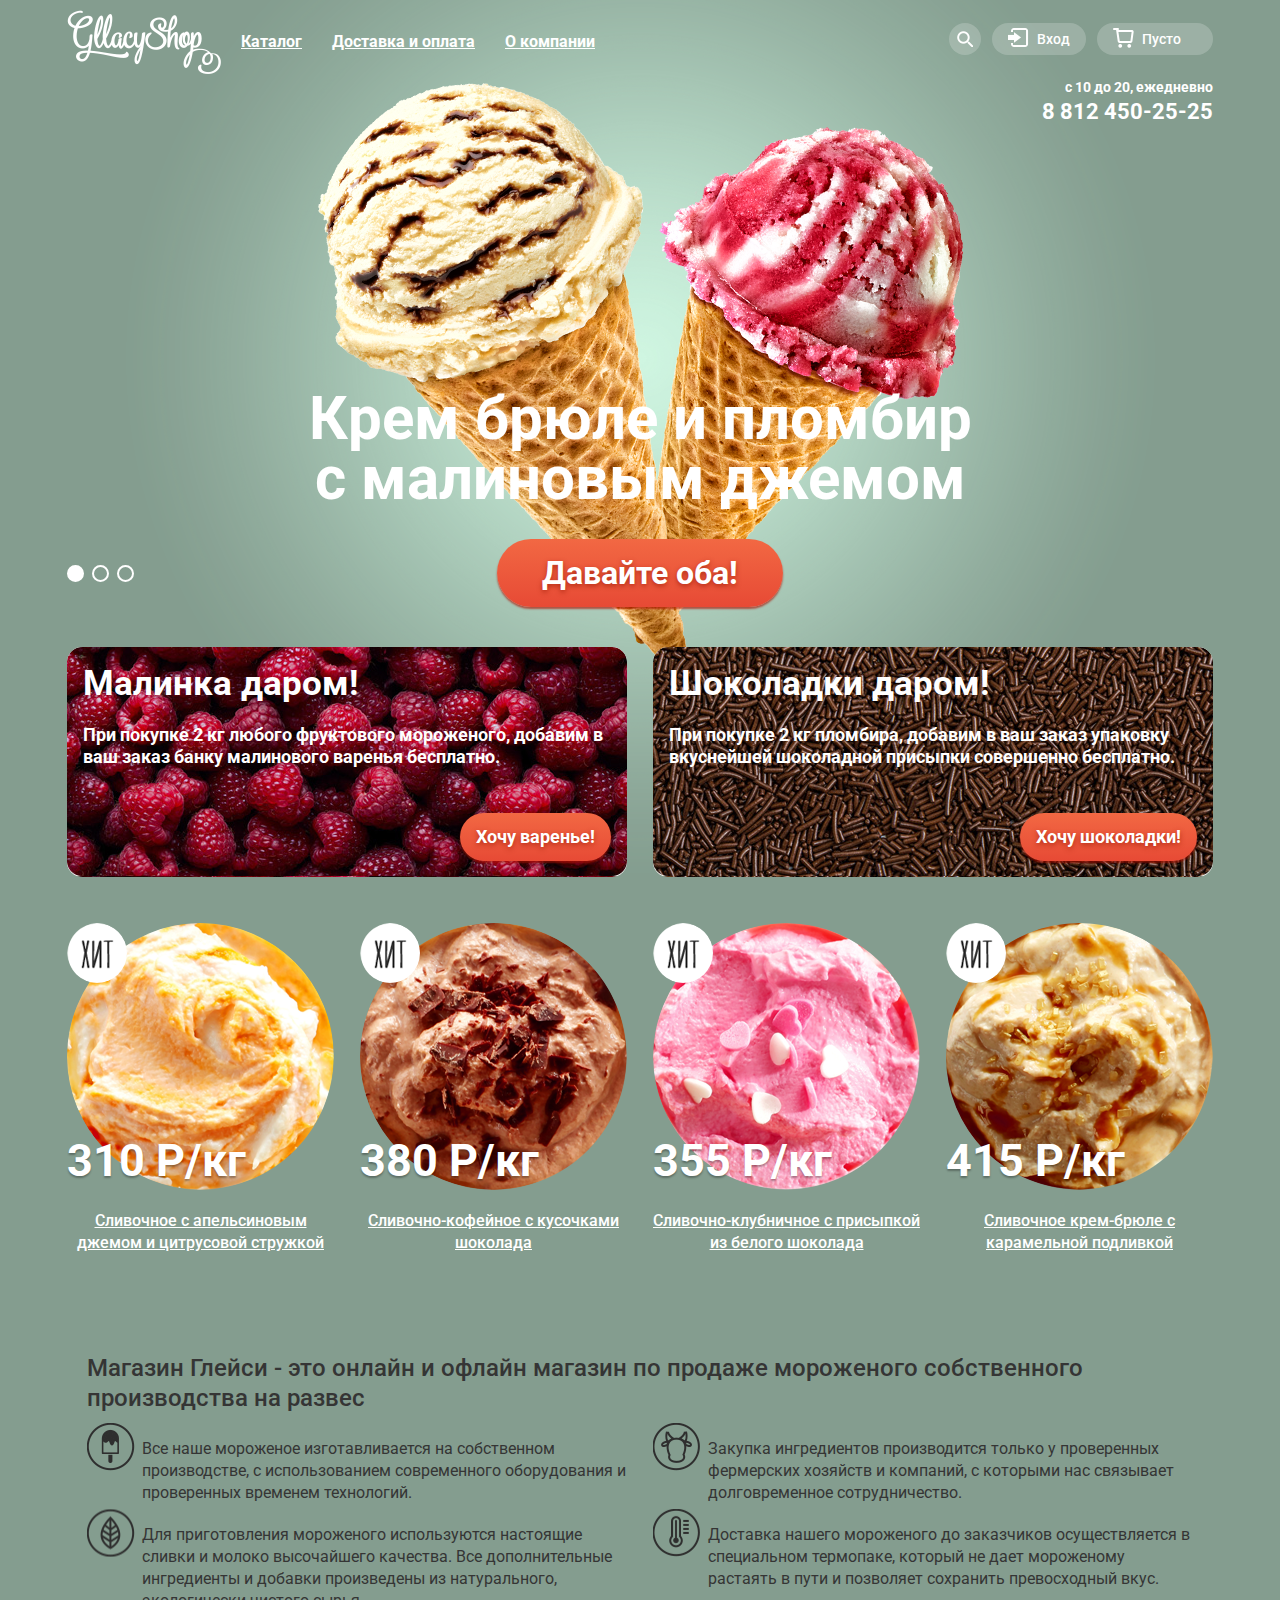
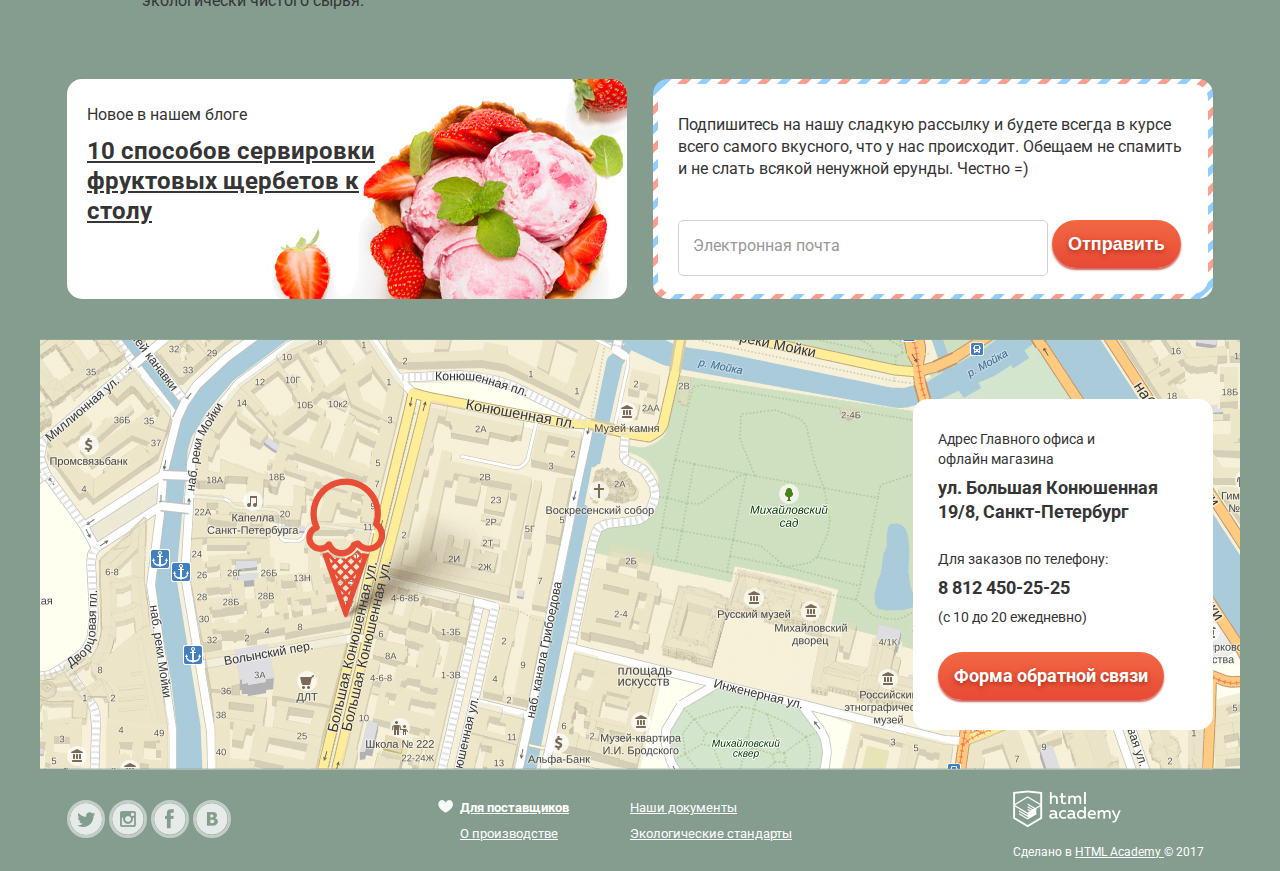
==== commit ec05885a: "Для проверки для допуска" ====
--- a/index.html
+++ b/index.html
@@ -16,19 +16,19 @@
   			<header class="main_header">
 				<div class="main_header-top clearfix">
 					<div class="logo_block">
-						<a class="logo_link"><img src="img/main_logo.png" width="155px" height="65px" alt="Glaccy-shop logo"></a>
+						<a class="logo_link"><img src="img/main_logo.png" width="154px" height="64px" alt="Glaccy-shop logo"></a>
 					</div> 
 					<nav class="header_nav">
 						<ul class="header_list">
 							<li class="header_list-item">
-								<a href="catalog.html" class="header_list-link"> Каталог</a>									
+								<a href="#" class="header_list-link"> Каталог</a>									
 								<div class="catalog_nav">
 									<ul class="catalog_list">
 										<li class="catalog_list-item emphasized">
 											<a href="#" class="catalog_list-link">Новинки</a>
 										</li>
 										<li class="catalog_list-item">
-											<a href="#" class="catalog_list-link">Сливочное</a>
+											<a href="catalog.html" class="catalog_list-link">Сливочное</a>
 										</li>
 										<li class="catalog_list-item">
 											<a href="#" class="catalog_list-link">Щербеты</a>
@@ -52,31 +52,31 @@
 					</nav>
 					<nav class="user_block">
 						<ul class="user_block-list">
-							<li class="user_block-item">
+							<li class="user_block-item search_item">
 								<a href="#" class="user_block-link search"> Поиск</a>
 								<div class="search_block">
-									<form action="#">
+									<form action="#" method="get">
 										<fieldset class="search_field">
-											<input type="text" name="search_text" placeholder="Что ищем?" id="search_input">
+											<input type="text" name="search_text" id="search_input">
 											<label for="search_input" class="search_label"> Что ищем? </label>	
 										</fieldset>
 									</form>
 								</div>
 							</li>
-							<li class="user_block-item">
+							<li class="user_block-item enter_item">
 								<a href="#" class="user_block-link enter"> Вход </a>
 								<div class="enter_block">
-									<form action="#" method="post">
+									<form action="#" method="post" class="clearfix">
 										<fieldset class="enter_field">
-											<input type="email" id="user_email" placeholder="Электронная почта">
+											<input type="email" id="user_email" required>
 											<label for="user_email"> Электронная почта</label>
 										</fieldset>
 										<fieldset>
-											<input type="password" id="user_password" placeholder="Пароль">
+											<input type="password" id="user_password" required>
 											<label for="user_password"> Пароль </label>
 										</fieldset>
 										<div class="enter_submit">
-											<button type="submit" class="btn">Войти</button>
+											<button type="submit" class="btn enter_btn">Войти</button>
 											<div class="enter_links">
 												<a href="#"> Забыли пароль?</a>
 												<a href="#"> Новая регистрация</a>
@@ -85,7 +85,7 @@
 									</form>
 								</div> 	
 							</li>
-							<li class="user_block-item">
+							<li class="user_block-item cart_item">
 								<a href="#" class="user_block-link cart"> Пусто	</a>
 							</li>
 						</ul>
@@ -140,11 +140,10 @@
 				<ul class="products_list">
 					<li class="products_list-item">
 						<a href="#" class="products_item-link top">
-							<img src="img/products/1.png" alt="Сливочное с апельсиновым джемом" class="products_pic" width="267" height="267">
-							<b class="price"> Цена</b>
-						
-						<!-- (ВОПРОС) цену нужно вынести в отдельную ссылку, чтобы ее было видно? т.к. у ссылки, в которую цена обернута overflow hidden?-->
-						
+							<div class="products_img-block"> 
+								<img src="img/products/1.png" alt="Сливочное с апельсиновым джемом" class="products_pic" width="267" height="267">
+							</div>
+							<b class="price"> 310 Р/кг</b>
 						</a>
 						<p> <a href="#" class="products_name-link">Сливочное с апельсиновым джемом и цитрусовой стружкой</a></p>
 						<a href="#" class="products_link-quickview btn"> Быстрый просмотр</a>
@@ -152,24 +151,30 @@
 
 					<li class="products_list-item">
 						<a href="#" class="products_item-link top">
-							<img src="img/products/2.png" alt="Сливочно-кофейное с кусочками шоколада" class="products_pic" width="267" height="267">
-							<b class="price"> Цена</b>
+							<div class="products_img-block"> 
+								<img src="img/products/2.png" alt="Сливочно-кофейное с кусочками шоколада" class="products_pic" width="267" height="267">
+							</div>
+							<b class="price">380 Р/кг</b>
 						</a>
 						<p> <a href="#" class="products_name-link">Сливочно-кофейное с кусочками шоколада</a></p>
 						<a href="#" class="products_link-quickview btn"> Быстрый просмотр</a>
 					</li>
 					<li class="products_list-item">
 						<a href="#" class="products_item-link top">
-							<img src="img/products/3.png" alt="Сливочно-клубничное с присыпкой из белого шоколада" class="products_pic" width="267" height="267">
-							<b class="price"> Цена</b>
+							<div class="products_img-block"> 
+								<img src="img/products/3.png" alt="Сливочно-клубничное с присыпкой из белого шоколада" class="products_pic" width="267" height="267">
+							</div>
+							<b class="price">355 Р/кг</b>
 						</a>
 						<p> <a href="#" class="products_name-link">Сливочно-клубничное с присыпкой из белого шоколада</a></p>
 						<a href="#" class="products_link-quickview btn"> Быстрый просмотр</a>
 					</li>
 					<li class="products_list-item">
 						<a href="#" class="products_item-link top">
-							<img src="img/products/4.png" alt="Сливочное крем-брюле с карамельной подливкой" class="products_pic" width="267" height="267">
-							<b class="price"> Цена</b>
+							<div class="products_img-block"> 
+								<img src="img/products/4.png" alt="Сливочное крем-брюле с карамельной подливкой" class="products_pic" width="267" height="267">
+							</div>
+							<b class="price">415 Р/кг</b>
 						</a>
 						<p> <a href="#" class="products_name-link">Сливочное крем-брюле с карамельной подливкой</a></p>
 						<a href="#" class="products_link-quickview btn"> Быстрый просмотр</a>
@@ -180,17 +185,17 @@
 			<section class="features">
 				<h2> Магазин Глейси  - это онлайн и офлайн магазин по продаже мороженого собственного производства на развес</h2>
 				<ul class="features_list">
-					<li class="features_item">
-						<span class="features_item-text"> Все наше мороженое изготавливается на собственном производстве, с использованием современного оборудования и проверенных временем технологий.</span>
-					</li>
-					<li class="features_item">
-						<span class="features_item-text"> Закупка ингредиентов  производится только у проверенных фермерских хозяйств и компаний, с которыми нас связывает долговременное сотрудничество.</span>
-					</li>
-					<li class="features_item">
-						<span class="features_item-text"> Для приготовления мороженого используются настоящие сливки и молоко высочайшего качества. Все дополнительные ингредиенты и добавки произведены из натурального, экологически чистого сырья. </span>
-					</li>
-					<li class="features_item">
-						<span class="features_item-text"> Доставка нашего мороженого до заказчиков осуществляется в специальном термопаке, который не дает мороженому растаять в пути и позволяет сохранить превосходный вкус.	</span>
+					<li class="features_item ice_cream">
+						Все наше мороженое изготавливается на собственном производстве, с использованием современного оборудования и проверенных временем технологий.
+					</li>
+					<li class="features_item cow">
+						Закупка ингредиентов  производится только у проверенных фермерских хозяйств и компаний, с которыми нас связывает долговременное сотрудничество.
+					</li>
+					<li class="features_item leaf">
+						Для приготовления мороженого используются настоящие сливки и молоко высочайшего качества. Все дополнительные ингредиенты и добавки произведены из натурального, экологически чистого сырья.
+					</li>
+					<li class="features_item term">
+						Доставка нашего мороженого до заказчиков осуществляется в специальном термопаке, который не дает мороженому растаять в пути и позволяет сохранить превосходный вкус.
 					</li>
 				</ul>	
 			</section>
@@ -205,7 +210,7 @@
 						<p> Подпишитесь на нашу сладкую рассылку и будете всегда в курсе всего самого вкусного, что у нас происходит. Обещаем не спамить и не слать всякой ненужной ерунды. Честно =) </p>
 						<form action="#" method="get">
 							<fieldset>
-								<input type="email" placeholder="Электронная почта" id="subscribe_email">
+								<input type="email" id="subscribe_email">
 								<label for="subscribe_email"> Электронная почта</label>
 							</fieldset>
 							<input type="submit" class="btn" value="Отправить">
@@ -216,6 +221,9 @@
 		</div>
 
 		<section class="map">
+			<div class="yandex_map">
+				<iframe src="https://api-maps.yandex.ru/frame/v1/-/C6qNFF8l" width="1200" height="430" frameborder="0"></iframe>		
+			</div>
 			<div class="container">
 				<div class="contacts">
 					<div class="contacts_block1">
@@ -227,22 +235,22 @@
 						<p class="bold">8 812 450-25-25</p>
 						<p>(c 10 до 20 ежедневно)</p>	
 					</div>
-					<a href="#" class="btn"> Форма обратной связи</a>
+					<a href="#" class="btn feedback_btn"> Форма обратной связи</a>
 				</div>	
 				<div class="feedback_form">
 					<form action="#" method="post">
 						<p><b>Мы обязательно Вам ответим!</b></p>	
-						<button class="feedback_close"></button>
+						<button type="button" class="feedback_close">Закрыть</button>
 						<fieldset>
-							<input type="text" id="feedback_username" placeholder="Как Вас зовут?">
+							<input type="text" id="feedback_username">
 							<label for="feedback_username"> Как Вас зовут? </label>
 						</fieldset>
 						<fieldset>
-							<input type="text" id="feedback_email" placeholder="Ваша почта для ответа?">
+							<input type="text" id="feedback_email">
 							<label for="feedback_email"> Ваша почта для ответа?</label>
 						</fieldset>
 						<fieldset>
-							<textarea name="feedback_text" id="feedback_text" cols="30" rows="8">Напишите что-нибудь...</textarea>
+							<textarea name="feedback_text" id="feedback_text" cols="30" rows="6"></textarea>
 							<label for="feedback_text"> Напишите что-нибудь...</label>
 						</fieldset>
 						<input type="submit" class="btn" value="Отправить">
@@ -285,14 +293,18 @@
 				</ul>
 
 				<div class="copyright">
-					<a href="https://up.htmlacademy.ru/htmlcss/17"> 
+					<a href="https://htmlacademy.ru/intensive/htmlcss"> 
 						<img src="img/logo_academy.png" class="logo_html-academy" alt="HTML Academy">
 					</a>
-					<p> Сделано в <a href="https://up.htmlacademy.ru/htmlcss/17">HTML Academy </a> &copy; 2017</p>
+					<p> Сделано в <a href="https://htmlacademy.ru/intensive/htmlcss">HTML Academy </a> &copy; 2017</p>
 				</div>
 			
 			</footer>
 		</div>
+		<div class="overlay"></div>
 	</div>
+<script src='js/inputs_behaviour.js'></script>
+<script src="js/feedback_form.js"></script>
+
 </body>
-</html>
+</html>--- a/css/styles.css
+++ b/css/styles.css
@@ -37,7 +37,6 @@
 	text-align: center;
 	outline: none;
 
-
 	text-shadow: 0 2px 5px rgba(160, 32, 11, 0.76);
 	background: #f26843;
 	background:    -moz-linear-gradient(top, #f26843 0%, #e74a35 100%);
@@ -65,7 +64,8 @@
   	min-width: 1200px;
 	background-repeat: no-repeat;
   	background-position: top center;
-  	/*transition: background-image 0.5s ease, background-color 0.5s ease;*/
+  	transition: background-image 0.5s ease, background-color 0.5s ease;
+  	position: relative;
 }
 
 .site_wrapper::before,
@@ -98,7 +98,12 @@
 
 .logo_block {
 	float: left;
-	width: 155px;
+	max-width: 154px;
+}
+
+.logo_link img {
+	max-width:154px;
+	max-height: 64px; 
 }
 
 .header_nav {
@@ -159,7 +164,6 @@
 }
 
 .catalog_nav {
-	
 	display: none;
 	position: absolute;
 	top: 37px;
@@ -175,12 +179,12 @@
 	line-height: 16px;
 	list-style: none;
 	border-radius: 5px;
+	box-shadow: 0 15px 20px 0 rgba(0,0,0,0.5);
 }
 
 .header_list-item:hover .catalog_nav {
 	display: block;
 }
-
 
 .emphasized {
 	border-bottom: 1px solid #d1d1ce;
@@ -194,23 +198,28 @@
 	color: #353535;
 }
 
-.catalog_list-link:hover {
-	background-color: #f3ddd7;
+.catalog_list-link[href]:hover {
+	background-color: #fbded7;
 } 
 
-.catalog_list-link:active {
+.catalog_list-link[href]:active {
 	background-color: #f6b5a5;
 } 
 
-.catalog_list:first-child a {
+.active {
+	background-color: #d07058;
+	color: #fff;
+	text-decoration: none;
+	cursor: default;
+}
+
+.catalog_list-item:first-child a {
 	border-top-left-radius: 5px;
 	border-top-right-radius: 5px;
 }
-/*Это ведь ссылка в первом потомке catalog_list? 
-почему эти свойства применяются ко всем ссылкам в catalog_list, а не только к первому потомку? 
-Как нужно написать селектор, чтобы скруглить углы только в первом и последнем пункте каталога?*/
-
-.catalog_list:last-child a {
+
+
+.catalog_list-item:last-child a {
 	border-bottom-right-radius: 5px;
 	border-bottom-left-radius: 5px;
 
@@ -225,7 +234,6 @@
 }
 
 .user_block-item {
-
 	display: inline-block;
 	vertical-align: top;
 	position: relative;
@@ -248,7 +256,7 @@
 	font-weight: 500;
 }
 
-.user_block-link:hover {
+.user_block-item:hover .user_block-link{
 	color:black;
 	background-color: rgba(248, 247, 244, 1);
 }
@@ -263,22 +271,92 @@
 .search::before {
 	content: "";
 	position: absolute;
+	z-index: 25;
 	left:8px;
 	top:8px;
 	width: 16px;
 	height: 16px;
-	background: url("../img/sprite.png") 0 0 no-repeat;
-
+	background: url("../img/sprite.png") 0px -113px no-repeat;
+}
+
+.search_item:hover .search::before {
+	background: url("../img/sprite.png") -57px -113px no-repeat;
 }
 
 .search_block {
-	background: #fff;
 	display: none;
 	width: 342px;
 	z-index: 10;
 	position: absolute;
-
+	padding-top: 5px;
+	box-shadow: 0 15px 20px 0 rgba(0,0,0,0.5);
 	left: -309px;
+}
+
+.search_block form {
+	background-color: #f7f7f4;
+	border-radius: 5px;
+	padding:20px 16px;
+}
+
+.search_block fieldset {
+	margin: 0;
+	padding:0;
+	border:none;
+	position: relative;
+}
+
+.search_block input {
+	width: 310px;
+	padding: 15px;
+	margin:0 auto;
+	border-radius: 5px;
+	font-size: 16px;
+	line-height: 24px;
+	color: #323232;
+	font-weight: 700;
+	border:1px solid #d2d2d1;
+	background-color: #fff;
+	outline: none;
+}
+
+.search_block input:hover {
+	box-shadow: 0 0 0 1px #c7c6c5 inset;
+}
+
+.search_block input:focus{
+	border-color: #5b9ddf;
+}
+
+.search_block input:focus:hover {
+	box-shadow: 0 0 0 1px #5b9ddf inset;
+}
+
+.search_block input:focus + label {
+	color: #5b9ddf;
+	top: -15px;
+	left:15px;
+	font-size: 11px;
+	line-height: 13px;
+}
+
+.search_block label {
+
+	position: absolute;
+	top: 14px;
+	left: 15px;
+	font-size: 16px;
+	line-height: 24px;
+	color: #999999;
+	transition: .3s;	
+}
+
+.search_block .active_input + label {
+	color: #c7c6c5;
+	top: -15px;
+	left:15px;
+	font-size: 11px;
+	line-height: 13px;
 }
 
 .enter {
@@ -293,21 +371,114 @@
 	top:5px;
 	width: 21px;
 	height: 21px;
-	background: url("../img/sprite.png") 0 0 no-repeat;
+	background: url("../img/sprite.png") 0 -57px no-repeat;
+}
+
+.enter_item:hover .enter::before {
+	background: url("../img/sprite.png") -57px -57px no-repeat;
 }
 
 .enter_block {
-	background: #fff;
+	padding-top:5px;
 	display: none;
-	position: absolute;
+	position: absolute;	
 	width: 277px;
 	z-index: 10;
 	left: -184px;
-}
-
-.user_block-item:hover .search_block, 
-.user_block-item:hover .enter_block,
-.user_block-item:hover .cart_preview {
+	box-shadow: 0 15px 20px 0 rgba(0,0,0,0.5);
+}
+
+.enter_block form {
+	background-color: #f7f7f4;
+	border-radius: 5px;
+	padding:20px;
+}
+
+.enter_block fieldset {
+	margin: 0;
+	padding:0;
+	border:none;
+	position: relative;
+	margin-bottom: 22px;
+}
+
+.enter_block input {
+	width: 240px;
+	padding: 15px;
+	margin:0 auto;
+	border-radius: 5px;
+	font-size: 16px;
+	line-height: 24px;
+	color: #323232;
+	font-weight: 700;
+	border:1px solid #d2d2d1;
+	outline: none;
+	background-color: #fff;
+}
+
+.enter_block input:hover {
+	box-shadow: 0 0 0 1px #c7c6c5 inset;
+}
+
+.enter_block input:focus {
+	border-color: #5b9ddf;	
+}
+
+.enter_block input:focus:hover {
+	box-shadow: 0 0 0 1px #5b9ddf inset;
+}
+
+.enter_block label {
+	position: absolute;
+	top: 14px;
+	left: 15px;
+	font-size: 16px;
+	line-height: 24px;
+	color: #999999;
+	transition: .3s;	
+}
+
+.enter_block input:focus + label {
+	color: #5b9ddf;
+	top: -15px;
+	left:15px;
+	font-size: 11px;
+	line-height: 13px;
+}
+.enter_block .active_input + label {
+	color: #c7c6c5;
+	top: -15px;
+	left:15px;
+	font-size: 11px;
+	line-height: 13px;
+}
+
+
+.enter_btn {
+	padding-right: 25px;
+	padding-left:25px;
+	float: left;
+	max-width: 115px;
+	font-size: 18px;
+	line-height: 24px;
+	border:none;
+}
+
+.enter_links {
+	float: right;
+	max-width: 125px;
+	text-align: left;
+	font-size: 13px;
+	line-height: 24px;
+}
+
+.enter_links a {
+	color: #353535;
+}
+
+.search_item:hover .search_block, 
+.enter_item:hover .enter_block,
+.cart_item:hover .cart_preview {
 	display: block;
 }
 
@@ -327,13 +498,107 @@
 	background: url("../img/sprite.png") 0 0 no-repeat;
 }
 
+.cart:hover::before {
+	background: url("../img/sprite.png") -57px 0 no-repeat;
+} 
+
+.cart_full {
+	background-color: #fff;
+	color: #000;
+}
+
+.cart_full::before  {
+	content: "";
+	position: absolute;
+	left: 16px;
+	top: 5px;
+	width: 22px;
+	height: 21px;
+	background: url("../img/sprite.png") -57px 0 no-repeat;
+}
+
 .cart_preview {
-	background: #fff;
+	padding-top: 5px;
 	display: none;
 	position: absolute;
 	width: 540px;
 	z-index: 10;
-	left:-420px;
+	right: -8px;
+	font-size: 13px;
+	line-height: 16px;
+	color:#353535;
+}
+
+.cart_preview-table {
+	background-color: #f6f6f3;
+	border-radius: 5px;
+	padding-top: 20px;
+	padding: 20px 15px;
+	box-shadow: 0 15px 20px 0 rgba(0,0,0,0.5);
+
+}
+
+.cart_preview-table td {
+	padding: 0 13px 18px 0;
+}
+
+.delete_button {
+	font-size: 0;
+	margin:0 auto;
+	border:none;
+	width: 12px;
+	height: 12px;
+	background:none;
+	position: relative;
+	cursor: pointer;
+}
+
+.delete_button::before,
+.delete_button::after {
+	content: "";
+	position: absolute;
+	width: 14px;
+	height: 2px;
+	background-color: #535353;
+	top: 0;
+	left: 0;
+	z-index: 20px;
+}
+
+.delete_button::before {
+	transform: rotate(45deg);
+}
+
+.delete_button::after {
+	transform: rotate(135deg);
+}
+
+.preview_product-name {
+	width: 240px;
+	text-align: left;
+}
+
+.cart_preview-price {
+	color: #989898;
+}
+
+.subtotal {
+	width: 70px;
+	text-align: center;
+}
+
+.preview_total td {
+	text-align: right;
+	color: #353535;
+	font-size: 15px;
+	font-weight: 700;
+	line-height: 18px;
+	padding: 18px 15px 18px 0; 
+	border-top: 1px solid #c9c9c6;
+}
+
+.preview_btn_cell td {
+	padding: 0 15px 0 0;
 }
 
 .header_add-info {
@@ -370,15 +635,17 @@
 .breadcrumbs {
 	list-style: none;
 	font-size: 0;
+	margin:0;
+	padding:0;
+	margin-bottom: 17px;
 }
 
 .breadcrubs_item {
 	display: inline-block;
-	margin-right: 20px;
+	margin-right: 5px;
 	color: #fff;
 	font-size: 14px;
 	line-height: 16px;
-	
 }
 
 .breadcrunbs_item-link {
@@ -386,17 +653,26 @@
 	font-size: 14px;
 	line-height: 16px;
 	position: relative;
-}
-
-.breadcrunbs_item-link::before {
-	content: "";
+	padding-right: 15px;
+}
+
+.breadcrunbs_item-link:hover {
+	color: #ffbc9e;
+}
+
+.breadcrunbs_item-link::after {
+	content: "\00bb";
+	position: absolute;
 	width:10px;
 	height: 10px;
-	top: 3px;
-	left: -15px;
-	background: url("../img/sprite.png") 0 0 no-repeat;
-}
-
+	top: 1px;
+	right:0;
+}
+
+.main h1 {
+	margin: 0;
+	margin-bottom: 35px;
+} 
 
 .slider {
 	position: relative;
@@ -423,12 +699,10 @@
 	display: inline-block;
 	vertical-align: middle;
 	padding: 12px 45px;
-	/*height: 65px;*/
 	font-weight: 700;
 	font-size: 32px;
 	line-height: 44px;
 	color: #ffffff;
-
 }
 
 .slider_controls {
@@ -451,9 +725,16 @@
 	cursor: pointer;
 }
 
+.slider_controls label:hover {
+	background-color:rgba(255,255,255,0.4);
+}
+
+.slider_controls label:active {
+	background-color:rgba(255,255,255,1);
+}
+
+
 #btn-1:checked ~ .site_wrapper #slide1,
-	/*для чего используют тильды, не могу понять..
-	можно написать #btn-1:checked #slide1 - т.е. без тильды и .site_wrapper?*/
 #btn-2:checked ~ .site_wrapper #slide2,
 #btn-3:checked ~ .site_wrapper #slide3 {
 	display: block;
@@ -478,6 +759,12 @@
 #btn-2:checked ~ .site_wrapper label[for="btn-2"],
 #btn-3:checked ~ .site_wrapper label[for="btn-3"] {
 	background-color: #ffffff;
+}
+
+.main h1 {
+	font-size: 35px;
+	line-height: 41px;
+	color: #fff;
 }
 
 .banners {
@@ -523,11 +810,11 @@
 }
 
 .raspberries {
-	background: url("../img/raspberry_back.jpg") top left;
+	background: #770c28 url("../img/raspberry_back.jpg") top left;
 }
 
 .shoko {
-	background: url("../img/shoko_back.jpg") top left;
+	background: #493023 url("../img/shoko_back.jpg") top left;
 }
 
 .products {
@@ -550,18 +837,27 @@
 	text-align: center;
 	width: 293px;
 	min-height: 323px;
-/*	margin-right: 26px;
-	margin-bottom: 35px;*/
 	position: relative;
 	padding:6px 13px 17px;
 	margin-bottom: -43px;
-
 }
 
 .products_list-item:hover {
   background: rgba(248,247,244,.3);
   box-shadow: 0 20px 20px rgba(0,0,0,.08);
   z-index: 20;
+}
+
+.products_list-item:hover .products_name-link{
+	text-decoration: none;
+}
+
+
+.products_img-block {
+	border-radius: 50%;
+	width: 267px;
+	height: 267px;
+	overflow: hidden;
 }
 
 .products_item-link {
@@ -569,8 +865,6 @@
 	border-radius: 50%;
 	width: 267px;
 	height: 267px;
-	overflow: hidden;
-/*<!-- (ВОПРОС) цену нужно вынести в отдельную ссылку, чтобы ее было видно? т.к. у ссылки, в которую цена обернута overflow hidden?-->*/
 	margin-bottom: 20px;
 	position: relative;
 }
@@ -583,7 +877,9 @@
 	height: 60px;
 	top: 0;
 	left:0;
-	background: transparent url("../img/sprite.png") 0 0 no-repeat;
+	background: transparent url("../img/sprite.png") 0 -453px no-repeat;
+	border-radius: 50%;
+	overflow: hidden;
 }
 
 .products_list-item:hover .products_link-quickview {
@@ -598,10 +894,17 @@
 .products_link-quickview {
 	visibility: hidden;
 	width: 201px;
-
-}
-
-
+}
+
+.price {
+	position: absolute;
+	color: #fff;
+	font-size: 45px;
+	line-height: 45px;
+	top: 215px;
+	left: 0;
+	text-shadow: 0 2px 2px rgba(0,0,0,.3);
+}
 
 .products_name-link {
 	color: #fff;
@@ -646,21 +949,36 @@
 	position: relative;
 }
 
-.features_item:nth-child(2),
-.features_item:last-child {
+.features_item:nth-child(2n) {
 	margin-right: 0;
 }
 
 .features_item::before {
 	content: "";
 	position: absolute;
-	width: 47px;
-	height: 47px;
-	top: 0;
+	width: 48px;
+	height: 48px;
+	top: 5px;
 	left: 0;
 	z-index: 20;
-	background: url("../img/sprite.png") 0 0 no-repeat;
-}
+}
+
+.cow::before {
+	background: url("../img/sprite.png") 0 -283px no-repeat;
+}
+
+.leaf::before {
+	background: url("../img/sprite.png") 0 -395.5px no-repeat;
+}
+
+.ice_cream::before {
+	background: url("../img/sprite.png") 0 -340px no-repeat;
+}
+
+.term::before {
+	background: url("../img/sprite.png") 0 -227.1px no-repeat;
+}
+
 
 .news_section {
 	font-size: 0;
@@ -692,7 +1010,7 @@
 
 
 .news {
-	background: url(../img/strawberry_back.jpg) 0 0;
+	background: #fff url(../img/strawberry_back.jpg) 0 0;
 	padding:25px 20px;
 }
 
@@ -727,12 +1045,92 @@
 	line-height: 22px;
 }
 
+
+.subscribe form {
+	background-color: inherit;
+	padding:0;
+	margin: 0;
+}
+
+.subscribe fieldset {
+	width: 370px;
+	display: inline-block;
+	vertical-align: top;
+	margin: 0;
+	padding:0;
+	border:none;
+	position: relative;
+}
+
+.subscribe input[type="email"] {
+	width: 370px;
+	padding: 15px;
+	border-radius: 5px;
+	font-size: 16px;
+	line-height: 24px;
+	color: #989898;
+	font-weight: 700;
+	border:1px solid #d2d2d1;
+	outline: none;
+	background-color: #fff;
+}
+
+.subscribe input[type="email"]:hover {
+	box-shadow: inset 0 0 0 1px #d2d2d1;
+}
+
+.subscribe input[type="email"]:focus {
+	border-color: #5b9ddf;
+}
+
+.subscribe input[type="email"]:focus:hover {
+	box-shadow: inset 0 0 0 1px #5b9ddf;
+}
+
+.subscribe label {
+	position: absolute;
+	top: 14px;
+	left: 15px;
+	font-size: 16px;
+	line-height: 24px;
+	color: #999999;
+	transition: .3s;
+}
+
+.subscribe input[type="email"]:focus + label {
+	top: -15px;
+	left: 15px;
+	font-size: 11px;
+	line-height: 13px;
+	color:#5b9ddf;
+}
+
+.subscribe .active_input + label {
+	top: -15px;
+	left: 15px;
+	font-size: 11px;
+	line-height: 13px;
+}
+
+.subscribe input[type="submit"] {
+	border: none;
+}
+
 .map {
 	width: 1200px;
-	background: url(../img/map.jpg) 0 center no-repeat;
+	background: url(../img/map.png) 0 center no-repeat;
 	height: 430px;
 	margin:0 auto;
 	padding:0;
+}
+
+.yandex_map {
+	position: relative;
+}
+
+.yandex_map iframe {
+	position: absolute;
+	z-index: 15;
 }
 
 .contacts {
@@ -745,6 +1143,8 @@
 	font-size: 14px;
 	line-height: 20px;
 	color: #353535;
+	position: relative;
+	z-index: 20;
 }
 
 .contacts_block1 {
@@ -775,7 +1175,141 @@
 
 .feedback_form {
 	display: none;
-	/*как отобразить по нажатию кнопки?*/
+	position: fixed;
+	top:50%;
+	left: 50%;
+	margin-left:-239px; 
+	margin-top: -220px;
+	z-index: 30;
+	width: 478px;
+	padding:25px;
+	background-color: #f7f7f4;
+	border-radius: 10px;
+	box-shadow: 0 15px 20px 0 rgba(0,0,0,0.5);
+}
+
+.feedback_form p {
+	margin: 0;
+	padding: 0;
+	font-size: 24px;
+	line-height: 28px;
+	font-weight: 500;
+	margin-bottom: 25px;
+}
+
+.feedback_close {
+	position: absolute;
+	z-index: 31;
+	top: 15px;
+	right: 15px;
+	height:18px;
+	width: 18px;
+	font-size: 0;
+	background: none;
+	border: none;
+	outline: none;
+}
+
+.feedback_close::before,
+.feedback_close::after {
+	content: "";
+	position: absolute;
+	height: 2px;
+	width: 13px;
+	background-color: #000;
+	top: 8px;
+	left: 2px;
+	border-radius: 1px;
+}
+
+.feedback_close:active::before,
+.feedback_close:active::after {
+	box-shadow: 0 0 2px 0 rgba(0,0,0,0.7);
+}
+
+.feedback_close::before {
+	transform: rotate(45deg);
+}
+
+.feedback_close::after {
+	transform: rotate(-45deg);
+}
+
+.feedback_form fieldset {
+	position: relative;
+	padding:0;
+	margin-bottom: 20px;
+	border:none;
+}
+
+.feedback_form input[type="text"],
+.feedback_form textarea {
+	font-size: 16px;
+	line-height: 24px;
+	color: #989898;
+	padding: 10px 15px;
+	border-radius: 5px;
+	border:1px solid #d2d2d1;
+	background-color: #fff;
+	outline: none;
+}
+
+.feedback_form input[type="text"] {
+	width: 267px;
+}
+
+.feedback_form textarea {
+	font-size: 16px;
+	line-height: 24px;
+	font-weight: 400;
+	width: 100%;
+	margin-bottom: 5px;
+}
+
+.feedback_form input[type="text"]:focus,
+.feedback_form textarea:focus {
+	border-color: #5b9ddf;
+}
+
+.feedback_form input[type="text"]:hover,
+.feedback_form textarea:hover {
+	box-shadow: inset 0 0 0 1px #989898;
+}
+
+.feedback_form input[type="text"]:focus:hover,
+.feedback_form textarea:focus:hover {
+	box-shadow: inset 0 0 0 1px #5b9ddf;
+}
+
+.feedback_form label {
+	position: absolute;
+	top: 12px;
+	left: 15px;
+	font-size: 16px;
+	line-height: 24px;
+	color: #999999;
+	transition: .3s;
+}
+
+.feedback_form input:focus + label,
+.feedback_form textarea:focus + label {
+	top: -15px;
+	left: 15px;
+	font-size: 11px;
+	line-height: 13px;
+	color: #5b9ddf;
+}
+.feedback_form .active_input + label {
+	top: -15px;
+	left: 15px;
+	font-size: 11px;
+	line-height: 13px;
+}
+
+
+.feedback_form input[type="submit"] {
+	float: right;
+	border:none;
 }
 
 .filter_settings {
@@ -786,8 +1320,209 @@
 
 .filter_settings-item {
 	display: inline-block;
+	vertical-align: top;
 	font-size: 14px;
 	margin-right: 15px;
+	margin-bottom: 20px;
+}
+
+.filter_settings-item p {
+	margin: 0;
+	margin-bottom: 10px;
+	padding-left: 16px;
+}
+
+.filter_settings-options {
+	border-radius: 20px;
+	background-color: rgba(255,255,255,0.2);
+	padding: 8px 16px; 
+	font-size: 16px;
+	line-height: 18px;
+	height: 36px;
+}
+
+.filter_settings-sort > select {
+	background: none;
+	border:none;
+	color:#fff;
+	font-size: 16px;
+	line-height: 18px;
+}
+
+.filter_settings-sort option {
+	color: black;
+}
+
+.filter_settings-sort:hover {
+	background: #fff;
+}
+
+.filter_settings-sort:hover select {
+	color: black;
+}
+
+.filter_settings-fat label {
+	cursor: pointer;
+	margin-right: 20px;
+}
+
+.filter_settings-fat label:hover .checkbox_indicator {
+	box-shadow: inset 0 0 0 1px #fff;
+}
+
+.filter_settings-fat label:last-child{
+	margin-right: 0;
+}
+
+.filter_settings-fat input {
+	display: none;
+}
+
+.filter_settings-fat .checkbox_indicator {
+	position: relative;
+	display: inline-block;
+	vertical-align: top;
+	width: 20px;
+	height: 20px;
+	border-radius: 50%;
+	border:1px solid #fff;
+	margin-right: 10px;
+}
+
+.filter_settings-fat input[type="radio"]:checked + .checkbox_indicator::before{
+	content: "";
+	position: absolute;
+	height:10px;
+	width: 10px;
+	border-radius: 50%;
+	background-color: #fff;
+	top: 4px;
+	left:4px; 
+}
+
+.filter_settings_fillers input {
+	display: none;
+}
+
+.filter_settings_fillers label {
+	cursor: pointer;
+	margin-right: 20px;
+}
+
+.filter_settings_fillers label:last-child {
+	margin-right: 0px;
+}
+
+.filter_settings_fillers .checkbox_indicator {
+	position: relative;
+	display: inline-block;
+	vertical-align: top;
+	width: 20px;
+	height: 20px;
+	border-radius: 5px;
+	border:1px solid #fff;
+	margin-right: 10px;
+}
+
+.filter_settings_fillers label:hover .checkbox_indicator {
+	box-shadow: inset 0 0 0 1px #fff;
+}
+
+.filter_settings_fillers .checkbox_indicator::before,
+.filter_settings_fillers .checkbox_indicator::after {
+	content: "";
+	position: absolute;
+	background-color: #fff;
+	border-radius: 1px;
+}
+
+.filter_settings_fillers input:checked + .checkbox_indicator::before {
+	height: 2px;
+	width: 11px;
+	top:8px;
+	left:5px;
+	transform: rotate(-45deg);
+}
+
+.filter_settings_fillers input:checked + .checkbox_indicator::after  {
+	height: 2px;
+	width: 6px;
+	top: 9px;
+	left:3px;
+	transform: rotate(60deg);
+}
+
+
+.filter_settings-item:last-child {
+	margin-right: 0;
+}
+
+.range_controls {
+	padding: 8px 16px;
+}
+
+.range_controls {
+	position: relative;
+	width: 190px;
+}
+
+.range_controls .scale {
+	height: 4px;
+	margin-top:8px;
+	background: rgba(255, 255, 255, 0.3);
+}
+
+.range_controls .bar {
+	width: 100px;
+	height: 4px;
+	position: absolute;
+	left: 30px;
+	background: #ffffff;
+}
+
+.range_toggle {
+	position: absolute;
+	top: 8px;
+	width: 20px;
+	height: 20px;
+	background: #f7f7f4;
+	border-radius: 50%;
+	box-shadow: 0 2px 1px 0 rgba(0, 1, 1, 0.2);
+	cursor: pointer;
+}
+
+.range_toggle-min {
+	left: 30px;
+}
+
+.range_toggle-max {
+	left: 130px;
+}
+
+.filter_settings-item input[type="submit"] {
+	margin-top: 25px;
+	padding: 8px 30px;
+	background: rgba(255,255,255,0.2);
+	border:none;
+	box-shadow: inset 0 0 0 2px #fbfcfb;
+	border-radius: 20px;
+	color: #fff;
+	font-size: 16px;
+	line-height: 18px;
+	font-weight: 500;
+	height: 36px;
+	outline: none;
+}
+
+.filter_settings-item input[type="submit"]:hover {
+	color: black;
+	background-color: #fbfcfb;
+}
+
+.filter_settings-item input[type="submit"]:active {
+	background-color: #eaeaea;
+	box-shadow: inset 0 1px 2px 1px #6c6d6c;
+	color:black;
 }
 
 .paginator {
@@ -802,13 +1537,66 @@
 	font-size: 16px;
 	display: inline-block;
 	vertical-align: middle;
-	margin-right: 15px;
+	text-align: center;
 }
 
 .paginator_item:last-child {
 	margin-right: 0;
 } 
 
+.paginator_link {
+	color: #fff;
+	font-size: 16px;
+	line-height: 18px;
+	text-decoration: none;
+	display: inline-block;
+	vertical-align: middle;
+	border-radius: 50%;
+	width: 26px;
+	height:26px;
+	padding: 4px;
+}
+
+.paginator_link:hover {
+	background-color: rgba(255,255,255,0.2);
+}
+
+.paginator_link:active {
+	background-color: rgba(255,255,255,1);
+	color: black;
+}
+
+.paginator_link-prev, 
+.paginator_link-next {
+	font-size: 0;
+	position: relative;
+}
+
+.paginator_link-prev::before, 
+.paginator_link-next::before {
+	content: "";
+	position: absolute;
+	top: 5px;
+	left:8px;
+	width:10px; 
+	height:14px;
+}
+
+.paginator_link-prev::before {
+	background:url(../img/sprite.png) -91px -171px no-repeat;
+}
+
+.paginator_link-next::before {
+	background:url(../img/sprite.png) -57px -170px no-repeat;
+}
+
+.paginator_link-prev {
+	margin-right: 3px;
+}
+
+.paginator_link-next {
+	margin-left: 3px;
+}
 
 .footer {
 	height:100px;
@@ -821,7 +1609,7 @@
 	margin:0;
 	margin-right: 126px;
 	/*text-align: left;*/
-	padding:35px 0 30px 0;
+	padding: 30px 0 30px 0;
 	list-style: none;
 
 }
@@ -852,28 +1640,27 @@
 }
 
 .twitter {
-	background: url(../img/twitter.png) 0 0 no-repeat;
+	background: url("../img/sprite.png") -57px -227px no-repeat;
 }
 
 .instagram {
-	background: url(../img/insta.png) 0 0 no-repeat;
+	background: url("../img/sprite.png") -57px -284px no-repeat;
 }
 
 .facebook {
-	background: url(../img/fb.png) 0 0 no-repeat;
+	background: url("../img/sprite.png") -57px -340px no-repeat;
 }
 
 .vk {
-	background: url(../img/vk.png) 0 0 no-repeat;
-}
-
+	background: url("../img/sprite.png") -57px -397px no-repeat;
+}
 
 
 .about_list {
 	float:left;
 	width:350px;
 	font-size: 0px;
-	padding:35px 0 30px 0;
+	padding:30px 0 15px 0;
 	margin: 0;
 	list-style: none;
 }
@@ -889,6 +1676,28 @@
 
 .about_list-item a {
 	color: #fff;
+	font-size: 13px;
+	line-height: 16px;
+}
+
+.about_heart {
+	font-weight: 700;
+	position: relative;
+}
+
+.about_list-item:hover a {
+	color:#ffbc9e;
+}
+
+.about_heart::before {
+	position: absolute;
+	content: "";
+	width: 16px;
+	height: 16px;
+	left: -22px;
+	top: 0;
+	z-index: 20;
+	background: url("../img/sprite.png") 0 -170px no-repeat;
 }
 
 .copyright {
@@ -901,4 +1710,37 @@
 .copyright a {
 	font-size: 12px;
 	color: #fff;
+}
+
+.overlay {
+	position: absolute;
+	width: 100%;
+	height: 100%;
+	z-index: 25;
+	background-color: rgba(0,0,0,0.3);
+	top: 0;
+	left: 0;
+	display: none;
+}
+
+
+
+@keyframes bounce {
+  0%   {
+    transform: translateY(-2000px);
+  }
+  70%  {
+    transform: translateY(30px);
+  }
+  90%  {
+    transform: translateY(-10px);
+  }
+  100% {
+    transform: translateY(0);
+  }
+}
+
+.display_block {
+	display: block;
+	animation: bounce 0.6s;
 }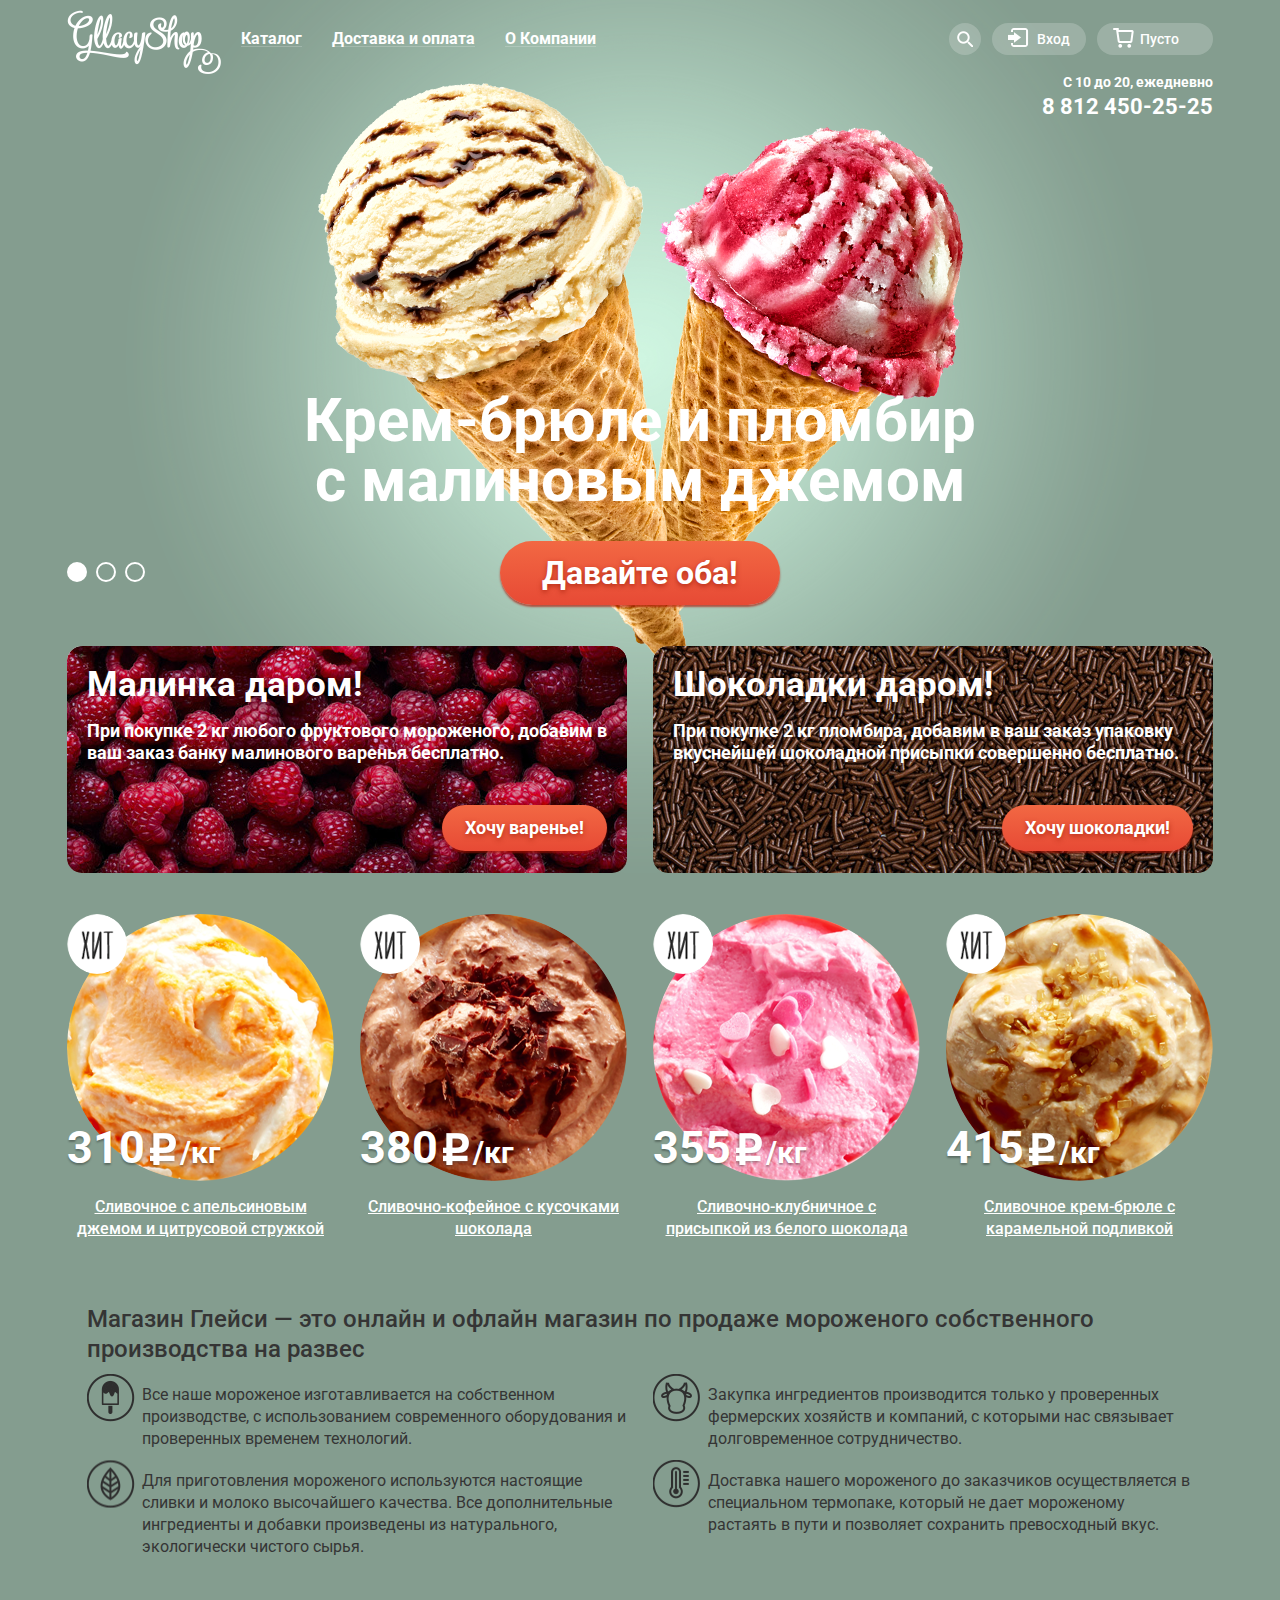
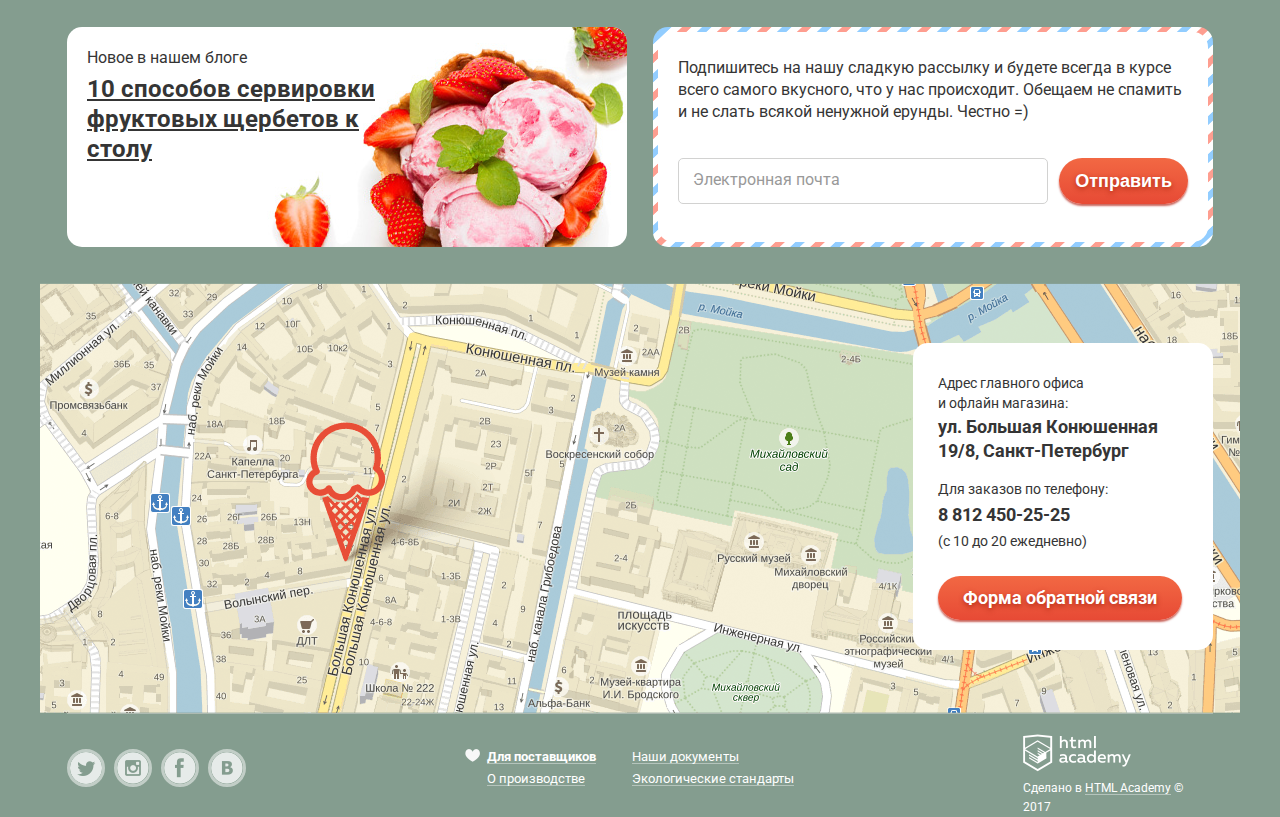
==== commit f2c1384e: "Подчеркивание у ссылок, pixelperfect" ====
--- a/index.html
+++ b/index.html
@@ -4,9 +4,9 @@
     <meta charset="utf-8">
     <title>HTML Academy: Глейси</title>
     <link rel="stylesheet" href="css/normalize.css">
+    <link href="https://fonts.googleapis.com/css?family=Roboto:400,500,700" rel="stylesheet">
     <link rel="stylesheet" href="css/styles.css">
-    <link href="https://fonts.googleapis.com/css?family=Roboto" rel="stylesheet">
-  </head>
+</head>
   <body>
   	<input type="radio" id="btn-1" name="toggle" checked>
   	<input type="radio" id="btn-2" name="toggle">
@@ -16,7 +16,7 @@
   			<header class="main_header">
 				<div class="main_header-top clearfix">
 					<div class="logo_block">
-						<a class="logo_link"><img src="img/main_logo.png" width="154px" height="64px" alt="Glaccy-shop logo"></a>
+						<a class="logo_link"><img src="img/main_logo.png" width="154" height="64" alt="Glaccy-shop logo"></a>
 					</div> 
 					<nav class="header_nav">
 						<ul class="header_list">
@@ -46,7 +46,7 @@
 								<a href="#" class="header_list-link"> Доставка и оплата</a>
 							</li>
 							<li class="header_list-item">
-								<a href="#" class="header_list-link"> О компании</a>
+								<a href="#" class="header_list-link"> О Компании</a>
 							</li>
 						</ul>
 					</nav>
@@ -75,7 +75,7 @@
 											<input type="password" id="user_password" required>
 											<label for="user_password"> Пароль </label>
 										</fieldset>
-										<div class="enter_submit">
+										<div class="enter_submit clearfix">
 											<button type="submit" class="btn enter_btn">Войти</button>
 											<div class="enter_links">
 												<a href="#"> Забыли пароль?</a>
@@ -93,7 +93,7 @@
 				</div>
 				<div class="header_add-info clearfix">
 					<div class="header_contacts">
-						<p class="header_contacts_schedule"> c 10 до 20, ежедневно </p>
+						<p class="header_contacts_schedule"> С 10 до 20, ежедневно </p>
 						<p class="header_contacts_phone"> 8 812 450-25-25</p>
 					</div>
 				</div>
@@ -102,7 +102,7 @@
 			<section class="slider">
 				
 				<div class="slide" id="slide1">
-					<div class="slide-title">Крем брюле и пломбир с малиновым джемом</div>
+					<div class="slide-title">Крем-брюле и пломбир с малиновым джемом</div>
 					<a href="#" class="btn slide-btn">Давайте оба!</a>
 				</div>
 				
@@ -143,7 +143,7 @@
 							<div class="products_img-block"> 
 								<img src="img/products/1.png" alt="Сливочное с апельсиновым джемом" class="products_pic" width="267" height="267">
 							</div>
-							<b class="price"> 310 Р/кг</b>
+							<b class="price"> 310 <span class="rouble">/кг</span></b>
 						</a>
 						<p> <a href="#" class="products_name-link">Сливочное с апельсиновым джемом и цитрусовой стружкой</a></p>
 						<a href="#" class="products_link-quickview btn"> Быстрый просмотр</a>
@@ -154,7 +154,7 @@
 							<div class="products_img-block"> 
 								<img src="img/products/2.png" alt="Сливочно-кофейное с кусочками шоколада" class="products_pic" width="267" height="267">
 							</div>
-							<b class="price">380 Р/кг</b>
+							<b class="price">380 <span class="rouble">/кг</span></b>
 						</a>
 						<p> <a href="#" class="products_name-link">Сливочно-кофейное с кусочками шоколада</a></p>
 						<a href="#" class="products_link-quickview btn"> Быстрый просмотр</a>
@@ -164,7 +164,7 @@
 							<div class="products_img-block"> 
 								<img src="img/products/3.png" alt="Сливочно-клубничное с присыпкой из белого шоколада" class="products_pic" width="267" height="267">
 							</div>
-							<b class="price">355 Р/кг</b>
+							<b class="price">355 <span class="rouble">/кг</span></b>
 						</a>
 						<p> <a href="#" class="products_name-link">Сливочно-клубничное с присыпкой из белого шоколада</a></p>
 						<a href="#" class="products_link-quickview btn"> Быстрый просмотр</a>
@@ -174,7 +174,7 @@
 							<div class="products_img-block"> 
 								<img src="img/products/4.png" alt="Сливочное крем-брюле с карамельной подливкой" class="products_pic" width="267" height="267">
 							</div>
-							<b class="price">415 Р/кг</b>
+							<b class="price">415 <span class="rouble">/кг</span></b>
 						</a>
 						<p> <a href="#" class="products_name-link">Сливочное крем-брюле с карамельной подливкой</a></p>
 						<a href="#" class="products_link-quickview btn"> Быстрый просмотр</a>
@@ -183,7 +183,7 @@
 			</section>
 
 			<section class="features">
-				<h2> Магазин Глейси  - это онлайн и офлайн магазин по продаже мороженого собственного производства на развес</h2>
+				<h2> Магазин Глейси  &#8212; это онлайн и офлайн магазин по продаже мороженого собственного производства на развес</h2>
 				<ul class="features_list">
 					<li class="features_item ice_cream">
 						Все наше мороженое изготавливается на собственном производстве, с использованием современного оборудования и проверенных временем технологий.
@@ -213,7 +213,7 @@
 								<input type="email" id="subscribe_email">
 								<label for="subscribe_email"> Электронная почта</label>
 							</fieldset>
-							<input type="submit" class="btn" value="Отправить">
+							<input type="submit" class="btn subscribe_btn" value="Отправить">
 						</form>
 					</div>
 				</div>
@@ -222,12 +222,12 @@
 
 		<section class="map">
 			<div class="yandex_map">
-				<iframe src="https://api-maps.yandex.ru/frame/v1/-/C6qNFF8l" width="1200" height="430" frameborder="0"></iframe>		
+				<iframe src="https://api-maps.yandex.ru/frame/v1/-/C6qNFF8l"></iframe>		
 			</div>
 			<div class="container">
 				<div class="contacts">
 					<div class="contacts_block1">
-						<p>Адрес Главного офиса и офлайн магазина </p>
+						<p>Адрес главного офиса и офлайн магазина: </p>
 						<p class="bold">ул. Большая Конюшенная 19/8, Санкт-Петербург</p>	
 					</div>
 					<div class="contacts_block2">
@@ -242,11 +242,11 @@
 						<p><b>Мы обязательно Вам ответим!</b></p>	
 						<button type="button" class="feedback_close">Закрыть</button>
 						<fieldset>
-							<input type="text" id="feedback_username">
+							<input type="text" id="feedback_username" >
 							<label for="feedback_username"> Как Вас зовут? </label>
 						</fieldset>
 						<fieldset>
-							<input type="text" id="feedback_email">
+							<input type="email" id="feedback_email" >
 							<label for="feedback_email"> Ваша почта для ответа?</label>
 						</fieldset>
 						<fieldset>
@@ -294,9 +294,9 @@
 
 				<div class="copyright">
 					<a href="https://htmlacademy.ru/intensive/htmlcss"> 
-						<img src="img/logo_academy.png" class="logo_html-academy" alt="HTML Academy">
+						<img src="img/logo_academy.png" class="logo_html-academy" alt="HTML Academy" width="108" height="38">
 					</a>
-					<p> Сделано в <a href="https://htmlacademy.ru/intensive/htmlcss">HTML Academy </a> &copy; 2017</p>
+					<p> Сделано в <a href="https://htmlacademy.ru/intensive/htmlcss" class="link_html-academy">HTML Academy </a> &copy; 2017</p>
 				</div>
 			
 			</footer>
--- a/css/styles.css
+++ b/css/styles.css
@@ -19,12 +19,40 @@
   display: none;
 }
 
-
-.clearfix:after {
+.site_wrapper {
+  	min-width: 1200px;
+	background-repeat: no-repeat;
+  	background-position: top center;
+  	transition: background-image 0.5s ease, background-color 0.5s ease;
+  	position: relative;
+}
+
+.site_wrapper::before,
+.site_wrapper::after {
+  	content: "";
+  	visibility: hidden;
+}
+
+.site_wrapper::before {
+	background-image: url("../img/Background2.png");
+}
+
+.site_wrapper::after {
+	background-image: url("../img/Background3.png");
+}
+
+.container {
+	width:1200px;
+	margin:0 auto;
+	padding:0 27px;
+}
+
+.clearfix::after {
 	display: table;
 	content: "";
 	clear: both;
 }
+
 .btn {
 	font-size: 18px;
 	line-height: 24px;
@@ -33,7 +61,7 @@
 	vertical-align: middle;
 	color:#fff;
 	text-decoration: none;
-	padding:12px 16px;
+	padding:11px 16px;
 	text-align: center;
 	outline: none;
 
@@ -60,40 +88,13 @@
 	box-shadow: inset 0 2px 2px rgba(172, 16, 0, 1);
 }
 
-.site_wrapper {
-  	min-width: 1200px;
-	background-repeat: no-repeat;
-  	background-position: top center;
-  	transition: background-image 0.5s ease, background-color 0.5s ease;
-  	position: relative;
-}
-
-.site_wrapper::before,
-.site_wrapper::after {
-  	content: "";
-  	visibility: hidden;
-}
-
-.site_wrapper::before {
-	background-image: url("../img/Background2.png");
-}
-
-.site_wrapper::after {
-	background-image: url("../img/Background3.png");
-}
-
-.container {
-	width:1146px;
-	margin:0 auto;
-	padding:0;
-}
-
 .main_header {
 	padding:10px 0;
 }
 
 .main_header-top{
 	vertical-align: middle;
+	margin-bottom: -5px;
 }
 
 .logo_block {
@@ -109,7 +110,7 @@
 .header_nav {
 	float: left;
 	max-width: 50%;
-	padding-top:13px;
+	padding-top:12px;
 	padding-left: 5px;
 }
 
@@ -148,9 +149,24 @@
 	line-height: 18px;
 	font-weight: 700;
 	color: #fff;
-	padding:10px 15px;
+	padding:8px 15px;
 	border-radius: 19px;
-	/*как задать полупрозрачное подчеркивание ссылкам? через псевдокласс? */
+	position: relative;
+	text-decoration: none;
+}
+
+.header_list-link::after {
+	content: "";
+	position: absolute;
+	left: 15px;
+	right: 15px;
+	bottom: 9px;	
+	height: 1px;
+	background: rgba(255,255,255,0.2);
+}
+
+.header_list-link:hover::after {
+	display: none;
 }
 
 .header_list-link:hover {
@@ -308,13 +324,13 @@
 
 .search_block input {
 	width: 310px;
-	padding: 15px;
+	padding: 10px 15px;
 	margin:0 auto;
 	border-radius: 5px;
-	font-size: 16px;
+	font-size: 14px;
 	line-height: 24px;
 	color: #323232;
-	font-weight: 700;
+	font-weight: 400;
 	border:1px solid #d2d2d1;
 	background-color: #fff;
 	outline: none;
@@ -341,11 +357,10 @@
 }
 
 .search_block label {
-
-	position: absolute;
-	top: 14px;
+	position: absolute;
+	top: 10px;
 	left: 15px;
-	font-size: 16px;
+	font-size: 14px;
 	line-height: 24px;
 	color: #999999;
 	transition: .3s;	
@@ -403,14 +418,14 @@
 }
 
 .enter_block input {
-	width: 240px;
-	padding: 15px;
+	width: 100%;
+	padding: 10px 15px;
 	margin:0 auto;
 	border-radius: 5px;
-	font-size: 16px;
+	font-size: 14px;
 	line-height: 24px;
 	color: #323232;
-	font-weight: 700;
+	font-weight: 400;
 	border:1px solid #d2d2d1;
 	outline: none;
 	background-color: #fff;
@@ -430,9 +445,9 @@
 
 .enter_block label {
 	position: absolute;
-	top: 14px;
+	top: 10px;
 	left: 15px;
-	font-size: 16px;
+	font-size: 14px;
 	line-height: 24px;
 	color: #999999;
 	transition: .3s;	
@@ -453,28 +468,51 @@
 	line-height: 13px;
 }
 
-
 .enter_btn {
 	padding-right: 25px;
 	padding-left:25px;
 	float: left;
-	max-width: 115px;
+	max-width: 100px;
 	font-size: 18px;
 	line-height: 24px;
 	border:none;
 }
 
 .enter_links {
+	padding-right: 4px;
 	float: right;
 	max-width: 125px;
 	text-align: left;
+}
+
+.enter_links a {
+	color: #353535;
 	font-size: 13px;
 	line-height: 24px;
-}
-
-.enter_links a {
-	color: #353535;
-}
+	position: relative;
+	text-decoration: none;
+}
+
+.enter_links a::after {
+	content: "";
+	position: absolute;
+	left: 0px;
+	right: 0px;
+	bottom: 0px;
+	/*width: calc(100% - 30px);*/
+	height: 1px;
+	background: rgba(0,0,0,0.2);
+}
+
+.enter_links a:hover::after,
+.enter_links a:active::after {
+	background: rgba(249,205,196,1);
+}
+
+.enter_links a:hover,
+.enter_links a:active {
+	color:#e84d37;
+} 
 
 .search_item:hover .search_block, 
 .enter_item:hover .enter_block,
@@ -483,7 +521,7 @@
 }
 
 .cart {
-	padding-left: 45px;
+	padding-left: 43px;
 	width: 116px;
 	text-align: left;
 }
@@ -593,12 +631,12 @@
 	font-size: 15px;
 	font-weight: 700;
 	line-height: 18px;
-	padding: 18px 15px 18px 0; 
+	padding: 18px 0px 18px 0; 
 	border-top: 1px solid #c9c9c6;
 }
 
 .preview_btn_cell td {
-	padding: 0 15px 0 0;
+	padding: 0;
 }
 
 .header_add-info {
@@ -637,7 +675,7 @@
 	font-size: 0;
 	margin:0;
 	padding:0;
-	margin-bottom: 17px;
+	margin-bottom: 5px;
 }
 
 .breadcrubs_item {
@@ -671,15 +709,18 @@
 
 .main h1 {
 	margin: 0;
-	margin-bottom: 35px;
+	margin-bottom: 25px;
+	font-size: 35px;
+	line-height: 41px;
+	color: #fff;
 } 
 
 .slider {
 	position: relative;
-	padding-top: 285px;
+	padding-top: 292px;
 	text-align: center;
 	color: #ffffff;
-	margin-bottom: 40px;
+	margin-bottom: 41px;
 }
 
 .slide {
@@ -698,7 +739,7 @@
 .slide-btn {
 	display: inline-block;
 	vertical-align: middle;
-	padding: 12px 45px;
+	padding: 10px 42px;
 	font-weight: 700;
 	font-size: 32px;
 	line-height: 44px;
@@ -707,7 +748,7 @@
 
 .slider_controls {
 	position: absolute;
-	bottom: 25px;
+	bottom: 23px;
 	left: 0;
 	z-index: 20;
 	font-size: 0;
@@ -715,9 +756,9 @@
 
 .slider_controls label {
 	display: inline-block;
-	width: 17px;
-	height: 17px;
-	margin-right: 8px;
+	width: 20px;
+	height: 20px;
+	margin-right: 9px;
 	vertical-align: top;
 	background-color: transparent;
 	border: 2px solid #ffffff;
@@ -761,21 +802,17 @@
 	background-color: #ffffff;
 }
 
-.main h1 {
-	font-size: 35px;
-	line-height: 41px;
-	color: #fff;
-}
+
 
 .banners {
 	font-size: 0;
-	margin-bottom: 40px;
+	margin-bottom: 35px;
 }
 
 .banners_item {
 	font-size: 18px;
 	color:#fff;
-	padding: 16px 16px;
+	padding: 18px 20px 22px;
 	display: inline-block;
 	vertical-align: top;
 	width: 560px;
@@ -793,7 +830,7 @@
 	font-size: 35px;
 	line-height: 41px;
 	font-weight: 700;
-	margin-bottom: 20px;
+	margin-bottom: 15px;
 }
 
 .banners_item p {
@@ -802,25 +839,30 @@
 	font-weight: 700;
 	margin: 0;
 	padding:0;
-	margin-bottom: 45px;
+	margin-bottom: 20px;
+	min-height: 65px;
 }
 
 .btn_banners {
 	float: right;
+	padding: 11px 23px;
 }
 
 .raspberries {
 	background: #770c28 url("../img/raspberry_back.jpg") top left;
+	background-size: cover;
 }
 
 .shoko {
 	background: #493023 url("../img/shoko_back.jpg") top left;
+	background-size: cover;
 }
 
 .products {
 	padding-bottom: 40px;
 	margin-left: -13px;
 	margin-right: -13px;
+	margin-bottom: 12px;
 
 }
 
@@ -840,6 +882,7 @@
 	position: relative;
 	padding:6px 13px 17px;
 	margin-bottom: -43px;
+	border-radius: 5px;
 }
 
 .products_list-item:hover {
@@ -865,7 +908,7 @@
 	border-radius: 50%;
 	width: 267px;
 	height: 267px;
-	margin-bottom: 20px;
+	margin-bottom: 15px;
 	position: relative;
 }
 
@@ -889,6 +932,7 @@
 .products_list-item p {
 	margin-top: 0;
 	margin-bottom: 10px;
+	padding:0 5px;
 }
 
 .products_link-quickview {
@@ -901,9 +945,25 @@
 	color: #fff;
 	font-size: 45px;
 	line-height: 45px;
-	top: 215px;
-	left: 0;
+	top: 211px;
+	left: 0px;
 	text-shadow: 0 2px 2px rgba(0,0,0,.3);
+}
+
+.rouble {
+	font-size: 30px;
+	position: relative;
+	left:24px;
+}
+
+.rouble::before {
+	content: "";
+	position: absolute;
+	background: url("../img/sprite.png") -2px -527px no-repeat;
+	top: -2px;
+	left:-30px;
+	width: 30px;
+	height: 35px;
 }
 
 .products_name-link {
@@ -915,7 +975,8 @@
 
 .features {
 	background: url(../img/Waffles_back.jpg) top left;
-	padding: 27px 20px;
+	padding: 24px 20px;
+	margin-top: -42px;
 	margin-bottom: 40px;
 	border-radius: 15px;
 }
@@ -945,7 +1006,8 @@
 	color: #353535;
 	width: 540px;
 	margin-right: 26px;
-	padding: 20px 0px 0px 55px;
+	margin-bottom: 5px;
+	padding: 15px 0px 0px 55px;
 	position: relative;
 }
 
@@ -982,7 +1044,7 @@
 
 .news_section {
 	font-size: 0;
-	margin-bottom: 40px;
+	margin-bottom: 36px;
 }
 
 .news_item {
@@ -1011,12 +1073,12 @@
 
 .news {
 	background: #fff url(../img/strawberry_back.jpg) 0 0;
-	padding:25px 20px;
+	padding:20px;
 }
 
 .news p {
 	margin: 0;
-	margin-bottom: 10px;
+	margin-bottom: 5px;
 }
 
 .news h3 {
@@ -1035,16 +1097,15 @@
 	height: 210px;
 	width: 550px;
 	margin: auto;
-	padding: 30px 20px; 
+	padding: 25px 20px; 
 }
 
 .subscribe p {
 	margin: 0;
-	margin-bottom: 40px;
+	margin-bottom: 35px;
 	font-size: 16px;
 	line-height: 22px;
 }
-
 
 .subscribe form {
 	background-color: inherit;
@@ -1063,13 +1124,13 @@
 }
 
 .subscribe input[type="email"] {
-	width: 370px;
-	padding: 15px;
+	width: 100%;
+	padding: 10px 15px;
 	border-radius: 5px;
 	font-size: 16px;
 	line-height: 24px;
 	color: #989898;
-	font-weight: 700;
+	font-weight: 400;
 	border:1px solid #d2d2d1;
 	outline: none;
 	background-color: #fff;
@@ -1089,7 +1150,7 @@
 
 .subscribe label {
 	position: absolute;
-	top: 14px;
+	top: 10px;
 	left: 15px;
 	font-size: 16px;
 	line-height: 24px;
@@ -1116,6 +1177,10 @@
 	border: none;
 }
 
+.subscribe_btn {
+	float: right;
+}
+
 .map {
 	width: 1200px;
 	background: url(../img/map.png) 0 center no-repeat;
@@ -1131,6 +1196,9 @@
 .yandex_map iframe {
 	position: absolute;
 	z-index: 15;
+	width:1200px;
+	height:430px;
+	border:none;
 }
 
 .contacts {
@@ -1148,13 +1216,15 @@
 }
 
 .contacts_block1 {
-	margin-bottom:25px; 
+	margin-bottom:16px; 
 }
 
 .contacts_block1 p {
+	font-size: 14px;
+	line-height: 20px;
 	margin-top: 0;
-	margin-bottom: 7px;
-	width: 170px;
+	margin-bottom: 2px;
+	width: 150px;
 }
 
 .contacts .bold {
@@ -1170,7 +1240,11 @@
 
 .contacts_block2 p {
 	margin:0;
-	margin-bottom: 7px;
+	margin-bottom: 4px;
+}
+
+.feedback_btn {
+	padding:10px 25px;
 }
 
 .feedback_form {
@@ -1243,6 +1317,7 @@
 }
 
 .feedback_form input[type="text"],
+.feedback_form input[type="email"],
 .feedback_form textarea {
 	font-size: 16px;
 	line-height: 24px;
@@ -1254,7 +1329,8 @@
 	outline: none;
 }
 
-.feedback_form input[type="text"] {
+.feedback_form input[type="text"],
+.feedback_form input[type="email"] {
 	width: 267px;
 }
 
@@ -1267,16 +1343,19 @@
 }
 
 .feedback_form input[type="text"]:focus,
+.feedback_form input[type="email"]:focus,
 .feedback_form textarea:focus {
 	border-color: #5b9ddf;
 }
 
-.feedback_form input[type="text"]:hover,
+.feedback_form input[type="text"]:hover
+.feedback_form input[type="email"]:hover,
 .feedback_form textarea:hover {
 	box-shadow: inset 0 0 0 1px #989898;
 }
 
 .feedback_form input[type="text"]:focus:hover,
+.feedback_form input[type="email"]:focus:hover,
 .feedback_form textarea:focus:hover {
 	box-shadow: inset 0 0 0 1px #5b9ddf;
 }
@@ -1318,24 +1397,29 @@
 	color: #fff;
 }
 
+.filter_settings form {
+	margin-bottom: 16px;
+} 
+
 .filter_settings-item {
 	display: inline-block;
 	vertical-align: top;
+	margin-bottom: 14px;
+	margin-right: 14px;
+}
+
+.filter_settings-item p {
+	margin: 0 15px 7px 0;
+	padding-left: 16px;
+	font-weight: 500;
 	font-size: 14px;
-	margin-right: 15px;
-	margin-bottom: 20px;
-}
-
-.filter_settings-item p {
-	margin: 0;
-	margin-bottom: 10px;
-	padding-left: 16px;
+	
 }
 
 .filter_settings-options {
 	border-radius: 20px;
 	background-color: rgba(255,255,255,0.2);
-	padding: 8px 16px; 
+	padding: 8px 14px; 
 	font-size: 16px;
 	line-height: 18px;
 	height: 36px;
@@ -1347,6 +1431,8 @@
 	color:#fff;
 	font-size: 16px;
 	line-height: 18px;
+	font-weight: 500;
+	outline: none;
 }
 
 .filter_settings-sort option {
@@ -1361,9 +1447,13 @@
 	color: black;
 }
 
+.filter_settings-fat {
+	padding:8px 15px;
+}
+
 .filter_settings-fat label {
 	cursor: pointer;
-	margin-right: 20px;
+	margin-right: 15px;
 }
 
 .filter_settings-fat label:hover .checkbox_indicator {
@@ -1386,7 +1476,7 @@
 	height: 20px;
 	border-radius: 50%;
 	border:1px solid #fff;
-	margin-right: 10px;
+	margin-right: 8px;
 }
 
 .filter_settings-fat input[type="radio"]:checked + .checkbox_indicator::before{
@@ -1400,13 +1490,16 @@
 	left:4px; 
 }
 
+.filter_settings_fillers {
+	padding-right: 18px;
+}
 .filter_settings_fillers input {
 	display: none;
 }
 
 .filter_settings_fillers label {
 	cursor: pointer;
-	margin-right: 20px;
+	margin-right: 19px;
 }
 
 .filter_settings_fillers label:last-child {
@@ -1419,9 +1512,9 @@
 	vertical-align: top;
 	width: 20px;
 	height: 20px;
-	border-radius: 5px;
+	border-radius: 3px;
 	border:1px solid #fff;
-	margin-right: 10px;
+	margin-right: 8px;
 }
 
 .filter_settings_fillers label:hover .checkbox_indicator {
@@ -1463,7 +1556,7 @@
 
 .range_controls {
 	position: relative;
-	width: 190px;
+	width: 220px;
 }
 
 .range_controls .scale {
@@ -1476,7 +1569,7 @@
 	width: 100px;
 	height: 4px;
 	position: absolute;
-	left: 30px;
+	left: 35px;
 	background: #ffffff;
 }
 
@@ -1492,16 +1585,16 @@
 }
 
 .range_toggle-min {
-	left: 30px;
+	left: 35px;
 }
 
 .range_toggle-max {
-	left: 130px;
+	left: 135px;
 }
 
 .filter_settings-item input[type="submit"] {
 	margin-top: 25px;
-	padding: 8px 30px;
+	padding: 7px 30px;
 	background: rgba(255,255,255,0.2);
 	border:none;
 	box-shadow: inset 0 0 0 2px #fbfcfb;
@@ -1526,11 +1619,13 @@
 }
 
 .paginator {
-	float: right;}
-
-.paginator_list {
 	font-size: 0;
 	list-style: none;
+	float: right;
+	/*max-width:195px; */
+	margin: 0;
+	margin-bottom: 28px;
+	padding:0;
 }
 
 .paginator_item {
@@ -1538,6 +1633,13 @@
 	display: inline-block;
 	vertical-align: middle;
 	text-align: center;
+	margin-right:2px;
+	width:26px;
+	border-radius: 50%;
+}
+
+.paginator_item:hover {
+	background-color: rgba(255,255,255,0.2);	
 }
 
 .paginator_item:last-child {
@@ -1557,9 +1659,9 @@
 	padding: 4px;
 }
 
-.paginator_link:hover {
-	background-color: rgba(255,255,255,0.2);
-}
+/*.paginator_link:hover {
+
+}*/
 
 .paginator_link:active {
 	background-color: rgba(255,255,255,1);
@@ -1572,14 +1674,25 @@
 	position: relative;
 }
 
-.paginator_link-prev::before, 
-.paginator_link-next::before {
+.paginator_link-prev::before {
 	content: "";
 	position: absolute;
 	top: 5px;
 	left:8px;
 	width:10px; 
-	height:14px;
+	height:18px;
+}
+
+
+
+
+.paginator_link-next::before {
+	content: "";
+	position: absolute;
+	top: 5px;
+	left:10px;
+	width:10px; 
+	height:18px;
 }
 
 .paginator_link-prev::before {
@@ -1595,7 +1708,9 @@
 }
 
 .paginator_link-next {
-	margin-left: 3px;
+	width: 20px;
+	margin-left: 2px;
+	padding-right: 0;
 }
 
 .footer {
@@ -1605,11 +1720,10 @@
 
 .social {
 	float: left;
-	width: 267px;
+	width: 300px;
 	margin:0;
-	margin-right: 126px;
-	/*text-align: left;*/
-	padding: 30px 0 30px 0;
+	margin-right: 120px;
+	padding: 35px 0 30px 0;
 	list-style: none;
 
 }
@@ -1620,6 +1734,7 @@
 	font-size: 0;
 	border-radius: 50%;
 	border: 3px solid rgba(255,255,255,.5);
+	margin-right: 5px;
 	
 }
 
@@ -1660,7 +1775,7 @@
 	float:left;
 	width:350px;
 	font-size: 0px;
-	padding:30px 0 15px 0;
+	padding:35px 0 15px 0;
 	margin: 0;
 	list-style: none;
 }
@@ -1670,14 +1785,37 @@
 	vertical-align: middle;
 	font-size: 13px;
 	margin-right: 5px;
-	margin-bottom: 10px;
-	width: 165px;
-}
+	margin-bottom: 6px;
+	width: 140px;
+}
+
+.about_list-item:nth-child(2n) {
+	width:165px;
+}
+
 
 .about_list-item a {
 	color: #fff;
 	font-size: 13px;
 	line-height: 16px;
+	text-decoration: none;
+	position: relative;
+}
+
+.about_list-item a::after {
+	position: absolute;
+	content: "";
+	height: 1px;
+	bottom: 0px;
+	left: 0px;
+	right: 0px;
+	background: rgba(255,255,255,0.4);
+	
+}
+
+.about_list-item a:hover::after, 
+.about_list-item a:active::after {
+	background: rgba(255,188,158,0.4);
 }
 
 .about_heart {
@@ -1702,7 +1840,7 @@
 
 .copyright {
 	float: right;
-	width: 200px;
+	width: 190px;
 	padding-top: 20px;
 }
 
@@ -1710,6 +1848,41 @@
 .copyright a {
 	font-size: 12px;
 	color: #fff;
+}
+
+.copyright p {
+	margin: 0;
+}
+
+.copyright a {
+	display: inline-block;
+	margin-bottom: 5px;
+}
+
+.link_html-academy {
+	position: relative;
+	text-decoration: none;
+}
+
+.link_html-academy:hover,
+.link_html-academy:active {
+	color:rgba(255,188,158,1);
+}
+
+.link_html-academy::after {
+	content: "";
+	position: absolute;
+	height: 1px;
+	bottom: 0px;
+	left: 0px;
+	right: 0px;
+	background: rgba(255,255,255,0.4);
+	
+}
+
+.link_html-academy:hover::after, 
+.link_html-academy:active::after {
+	background: rgba(255,188,158,0.4);
 }
 
 .overlay {
@@ -1743,4 +1916,20 @@
 .display_block {
 	display: block;
 	animation: bounce 0.6s;
+}
+
+@keyframes shake {
+  0%, 100% {
+    transform: translateX(0);
+  }
+  20%, 60%  {
+    transform: translateX(-5px);
+  }
+  40%, 80% {
+    transform: translateX(5px);
+  }
+}
+
+.modal-error {
+  animation: shake 0.5s;
 }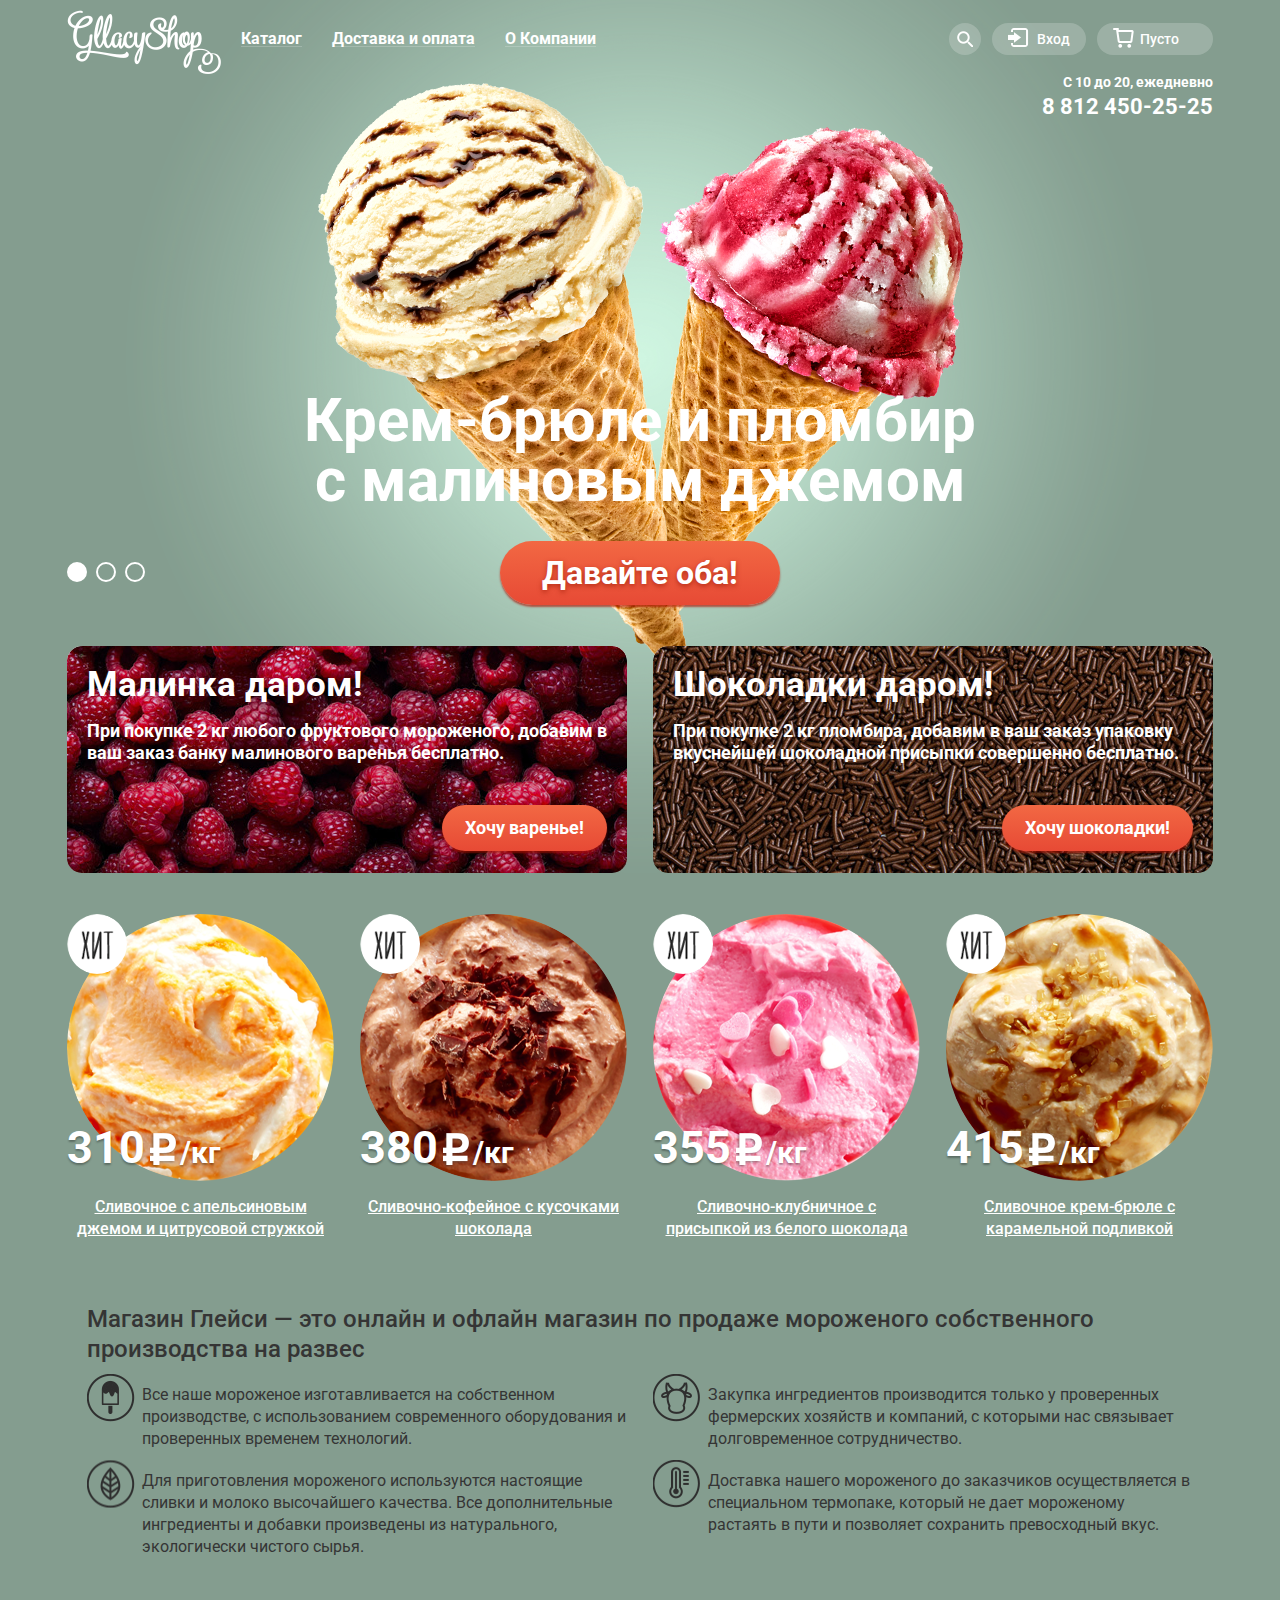
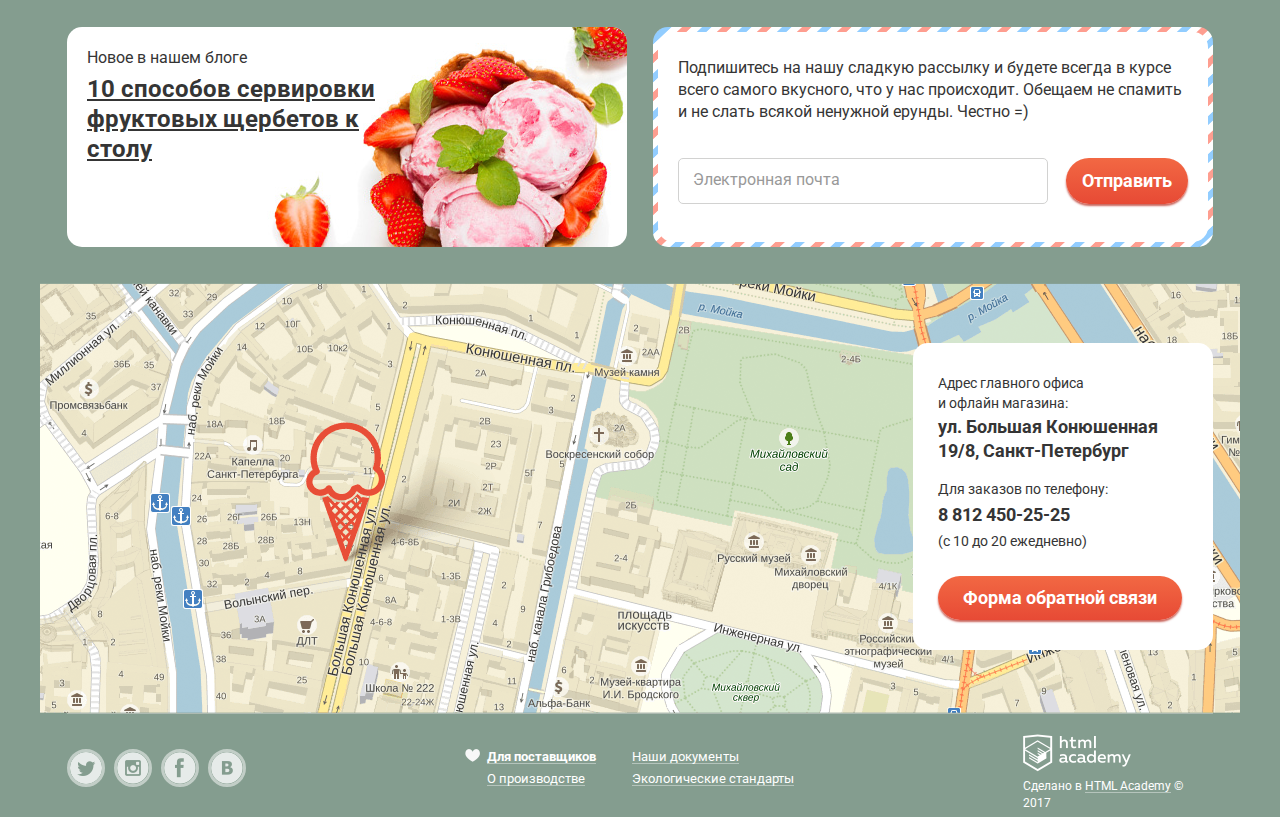
==== commit 94e04d67: "Правки" ====
--- a/index.html
+++ b/index.html
@@ -5,7 +5,7 @@
     <title>HTML Academy: Глейси</title>
     <link rel="stylesheet" href="css/normalize.css">
     <link href="https://fonts.googleapis.com/css?family=Roboto:400,500,700" rel="stylesheet">
-    <link rel="stylesheet" href="css/styles.css">
+    <link rel="stylesheet" href="css/styles.min.css">
 </head>
   <body>
   	<input type="radio" id="btn-1" name="toggle" checked>
@@ -263,16 +263,16 @@
 			<footer class="footer clearfix">
 				<ul class="social">
 					<li class="social_item">
-						<a href="#" class="social_item-link twitter"> Twitter </a>
+						<a href="#" class="social_item-link twitter" title="Наша страничка в Twitter"> Twitter </a>
 					</li>
 					<li class="social_item">
-						<a href="#" class="social_item-link instagram"> Instagram </a>
+						<a href="#" class="social_item-link instagram" title="Мы в Instagram"> Instagram </a>
 					</li>
 					<li class="social_item">
-						<a href="#" class="social_item-link facebook"> Facebook </a>
+						<a href="#" class="social_item-link facebook" title="Наша страничка в Facebook"> Facebook </a>
 					</li>
 					<li class="social_item">
-						<a href="#" class="social_item-link vk"> VK </a>
+						<a href="#" class="social_item-link vk" title="Добавляйтесь в друзья в VK"> VK </a>
 					</li>
 				</ul>
 
@@ -293,7 +293,7 @@
 				</ul>
 
 				<div class="copyright">
-					<a href="https://htmlacademy.ru/intensive/htmlcss"> 
+					<a href="https://htmlacademy.ru/intensive/htmlcss" title="Сайт HTML-Академии"> 
 						<img src="img/logo_academy.png" class="logo_html-academy" alt="HTML Academy" width="108" height="38">
 					</a>
 					<p> Сделано в <a href="https://htmlacademy.ru/intensive/htmlcss" class="link_html-academy">HTML Academy </a> &copy; 2017</p>
@@ -303,8 +303,8 @@
 		</div>
 		<div class="overlay"></div>
 	</div>
-<script src='js/inputs_behaviour.js'></script>
-<script src="js/feedback_form.js"></script>
+<script src='js/inputs_behaviour.min.js'></script>
+<script src="js/feedback_form.min.js"></script>
 
 </body>
 </html>--- a/css/styles.min.css
+++ b/css/styles.min.css
@@ -0,0 +1 @@
+html{-webkit-box-sizing:border-box;box-sizing:border-box}*,::after,::before{-webkit-box-sizing:inherit;box-sizing:inherit}body{background-color:#849d8f;font-family:"Roboto","Arial",sans-serif;font-size:18px;line-height:1.2;margin:0;padding:0}.header_list-link:hover::after,body>input[type=radio]{display:none}.site_wrapper{min-width:1200px;background-repeat:no-repeat;background-position:top center;-webkit-transition:background-image .5s ease,background-color .5s ease;transition:background-image .5s ease,background-color .5s ease;position:relative}.site_wrapper::after,.site_wrapper::before{content:"";visibility:hidden}.site_wrapper::before{background-image:url(../img/Background2.png)}.site_wrapper::after{background-image:url(../img/Background3.png)}.container{width:1200px;margin:0 auto;padding:0 27px}.clearfix::after{display:table;content:"";clear:both}.btn{font:inherit;font-size:18px;line-height:24px;font-weight:700;display:inline-block;vertical-align:middle;color:#fff;text-decoration:none;padding:11px 16px;text-align:center;outline:0;background:#f26843;background:-webkit-gradient(linear,left top,left bottom,from(#f26843),to(#e74a35));background:linear-gradient(to bottom,#f26843 0%,#e74a35 100%);border-radius:100px;-webkit-box-shadow:0 2px 2px rgba(172,16,0,.64);box-shadow:0 2px 2px rgba(172,16,0,.64)}.btn:hover{background:-webkit-gradient(linear,left top,left bottom,from(#f58669),to(#ec6f5e));background:linear-gradient(to bottom,#f58669 0%,#ec6f5e 100%);-webkit-box-shadow:0 2px 2px #ac1000;box-shadow:0 2px 2px #ac1000}.btn:active{background:-webkit-gradient(linear,left top,left bottom,from(#d84732),to(#e1613e));background:linear-gradient(to bottom,#d84732 0%,#e1613e 100%);-webkit-box-shadow:inset 0 2px 2px #ac1000;box-shadow:inset 0 2px 2px #ac1000}.main_header{padding:10px 0}.main_header-top{vertical-align:middle;margin-bottom:-5px}.logo_block{float:left;max-width:154px}.logo_link img{max-width:154px;max-height:64px}.header_nav{float:left;max-width:50%;padding-top:12px;padding-left:5px}.user_block{float:right;width:267px;padding-top:13px}.catalog_list,.header_list{padding:0;margin:0}.header_list{list-style:none;font-size:0}.header_list-item{display:inline-block;vertical-align:middle;position:relative;font-size:16px}.header_list-item:last-child{margin-right:0}.header_list-link{display:inline-block;font-size:16px;line-height:18px;font-weight:700;color:#fff;padding:8px 15px;border-radius:19px;position:relative;text-decoration:none}.header_list-link::after{content:"";position:absolute;left:15px;right:15px;bottom:9px;height:1px;background:rgba(255,255,255,.2)}.header_list-link:hover{color:#353535;background-color:#f6f6f3;text-decoration:none}.header_list-link:active{-webkit-box-shadow:inset 0 2px 2px 0;box-shadow:inset 0 2px 2px 0}.catalog_nav{display:none;position:absolute;width:144px;z-index:20}.catalog_list{margin-top:5px;background-color:#f7f7f4;font-size:14px;line-height:16px;list-style:none;border-radius:5px;-webkit-box-shadow:0 15px 20px 0 rgba(0,0,0,.5);box-shadow:0 15px 20px 0 rgba(0,0,0,.5)}.header_list-item:hover .catalog_nav{display:block}.emphasized{border-bottom:1px solid #d1d1ce;font-weight:700}.catalog_list-link{display:block;padding:11px 21px;text-decoration:none;color:#353535}.catalog_list-link[href]:hover{background-color:#fbded7}.catalog_list-link[href]:active{background-color:#f6b5a5}.active{background-color:#d07058;color:#fff;text-decoration:none;cursor:default}.catalog_list-item:first-child a{border-top-left-radius:5px;border-top-right-radius:5px}.catalog_list-item:last-child a{border-bottom-right-radius:5px;border-bottom-left-radius:5px}.user_block-list{font-size:0;text-align:right;list-style:none;padding:0;margin:0}.user_block-item{display:inline-block;vertical-align:top;position:relative;margin-right:11px;font-size:14px;line-height:16px}.user_block-item:last-child{margin-right:0}.user_block-link{display:inline-block;border-radius:18px;padding:8px;background-color:rgba(254,254,254,.2);color:#fff;text-decoration:none;font-weight:500}.user_block-item:hover .user_block-link{color:#000;background-color:#f8f7f4}.search{font-size:0;width:32px;height:32px;position:relative}.search::before{content:"";position:absolute;z-index:25;left:8px;top:8px;width:16px;height:16px;background:url(../img/sprite.png) 0 -113px no-repeat}.search_item:hover .search::before{background:url(../img/sprite.png) -57px -113px no-repeat}.search_block{display:none;width:342px;z-index:10;position:absolute;padding-top:5px;-webkit-box-shadow:0 15px 20px 0 rgba(0,0,0,.5);box-shadow:0 15px 20px 0 rgba(0,0,0,.5);left:-309px}.search_block form{background-color:#f7f7f4;border-radius:5px;padding:20px 16px}.search_block fieldset{margin:0;padding:0;border:0;position:relative}.search_block input{width:310px;padding:10px 15px;margin:0 auto;border-radius:5px;font-size:14px;line-height:24px;color:#323232;font-weight:400;border:1px solid #d2d2d1;background-color:#fff;outline:0}.search_block input:hover{-webkit-box-shadow:0 0 0 1px #c7c6c5 inset;box-shadow:0 0 0 1px #c7c6c5 inset}.search_block input:focus{border-color:#5b9ddf}.enter_block input:focus:hover,.search_block input:focus:hover{-webkit-box-shadow:0 0 0 1px #5b9ddf inset;box-shadow:0 0 0 1px #5b9ddf inset}.enter_block input:focus+label,.search_block input:focus+label{color:#5b9ddf;top:-15px;left:15px;font-size:11px;line-height:13px}.enter_block label,.search_block label{position:absolute;top:10px;left:15px;font-size:14px;line-height:24px;color:#999;-webkit-transition:.3s;transition:.3s}.enter_block .active_input+label,.search_block .active_input+label{color:#c7c6c5;top:-15px;left:15px;font-size:11px;line-height:13px}.enter{padding-left:45px;padding-right:16px}.enter::before{content:"";position:absolute;left:16px;top:5px;width:21px;height:21px;background:url(../img/sprite.png) 0 -57px no-repeat}.enter_item:hover .enter::before{background:url(../img/sprite.png) -57px -57px no-repeat}.enter_block{padding-top:5px;display:none;position:absolute;width:277px;z-index:10;left:-184px;-webkit-box-shadow:0 15px 20px 0 rgba(0,0,0,.5);box-shadow:0 15px 20px 0 rgba(0,0,0,.5)}.enter_block form{background-color:#f7f7f4;border-radius:5px;padding:20px}.enter_block fieldset{padding:0;border:0;position:relative;margin:0 0 22px}.enter_block input{width:100%;padding:10px 15px;margin:0 auto;border-radius:5px;font-size:14px;line-height:24px;color:#323232;font-weight:400;border:1px solid #d2d2d1;outline:0;background-color:#fff}.enter_block input:hover{-webkit-box-shadow:0 0 0 1px #c7c6c5 inset;box-shadow:0 0 0 1px #c7c6c5 inset}.enter_block input:focus{border-color:#5b9ddf}.enter_btn{padding-right:25px;padding-left:25px;float:left;max-width:100px;font-size:18px;line-height:24px;border:0}.enter_links{padding-right:4px;float:right;max-width:125px;text-align:left}.enter_links a{color:#353535;font-size:13px;line-height:24px;position:relative;text-decoration:none}.enter_links a::after{content:"";position:absolute;left:0;right:0;bottom:0;height:1px;background:rgba(0,0,0,.2)}.enter_links a:active::after,.enter_links a:hover::after{background:#f9cdc4}.enter_links a:active,.enter_links a:hover{color:#e84d37}.cart_item:hover .cart_preview,.enter_item:hover .enter_block,.search_item:hover .search_block{display:block}.cart{padding-left:43px;width:116px;text-align:left}.cart::before{content:"";position:absolute;left:16px;top:5px;width:22px;height:21px;background:url(../img/sprite.png) 0 0 no-repeat}.cart:hover::before,.cart_full::before{background:url(../img/sprite.png) -57px 0 no-repeat}.cart_full{background-color:#fff;color:#000}.cart_full::before{content:"";position:absolute;left:16px;top:5px;width:22px;height:21px}.cart_preview{padding-top:5px;display:none;position:absolute;width:540px;z-index:10;right:-8px;font-size:13px;line-height:16px;color:#353535}.cart_preview-table{background-color:#f6f6f3;border-radius:5px;padding:20px 15px;-webkit-box-shadow:0 15px 20px 0 rgba(0,0,0,.5);box-shadow:0 15px 20px 0 rgba(0,0,0,.5)}.cart_preview-table td{padding:0 13px 18px 0}.delete_button{font-size:0;margin:0 auto;border:0;width:12px;height:12px;background:0 0;position:relative;cursor:pointer}.delete_button::after,.delete_button::before{content:"";position:absolute;width:14px;height:2px;background-color:#535353;top:0;left:0;z-index:20px}.delete_button::before{-webkit-transform:rotate(45deg);transform:rotate(45deg)}.delete_button::after{-webkit-transform:rotate(135deg);transform:rotate(135deg)}.preview_product-name{width:240px;text-align:left}.cart_preview-price{color:#989898}.subtotal{width:70px;text-align:center}.preview_total td{text-align:right;color:#353535;font-size:15px;font-weight:700;line-height:18px;padding:18px 0;border-top:1px solid #c9c9c6}.preview_btn_cell td{padding:0}.header_add-info{margin-bottom:-30px;padding:0}.header_contacts{float:right;color:#fff}.header_contacts_phone,.header_contacts_schedule{padding:0;margin:0;text-align:right}.header_contacts_schedule{font-size:14px;line-height:16px;font-weight:700;margin-bottom:5px}.header_contacts_phone{font-size:22px;line-height:24px;font-weight:700}.breadcrumbs{list-style:none;font-size:0;padding:0;margin:0 0 5px}.breadcrubs_item,.breadcrunbs_item-link{color:#fff;font-size:14px;line-height:16px}.breadcrubs_item{display:inline-block;margin-right:5px}.breadcrunbs_item-link{position:relative;padding-right:15px}.about_list-item:hover a,.breadcrunbs_item-link:hover{color:#ffbc9e}.breadcrunbs_item-link::after{content:"\00bb";position:absolute;width:10px;height:10px;top:1px;right:0}.main h1{margin:0 0 25px;font-size:35px;line-height:41px;color:#fff}.slider{position:relative;padding-top:292px;text-align:center;color:#fff;margin-bottom:41px}.filter_settings-fat input,.filter_settings-fillers input,.slide{display:none}.slide-title{width:700px;margin:0 auto 30px;font-weight:700;font-size:60px;line-height:60.35px}.slide-btn{display:inline-block;vertical-align:middle;padding:10px 42px;font-weight:700;font-size:32px;line-height:44px;color:#fff;text-shadow:0 2px 5px rgba(160,32,11,.76)}.slider_controls{position:absolute;bottom:23px;left:0;z-index:20;font-size:0}.slider_controls label{display:inline-block;width:20px;height:20px;margin-right:9px;vertical-align:top;background-color:transparent;border:2px solid #fff;border-radius:50%;cursor:pointer}.slider_controls label:hover{background-color:rgba(255,255,255,.4)}.slider_controls label:active{background-color:#fff}#btn-1:checked~.site_wrapper #slide1,#btn-2:checked~.site_wrapper #slide2,#btn-3:checked~.site_wrapper #slide3{display:block}#btn-1:checked~.site_wrapper{background-color:#849d8f;background-image:url(../img/Background1.png)}#btn-2:checked~.site_wrapper{background-color:#8996a6;background-image:url(../img/Background2.png)}#btn-3:checked~.site_wrapper{background-color:#9d8b84;background-image:url(../img/Background3.png)}#btn-1:checked~.site_wrapper label[for=btn-1],#btn-2:checked~.site_wrapper label[for=btn-2],#btn-3:checked~.site_wrapper label[for=btn-3]{background-color:#fff}.banners{font-size:0;margin-bottom:35px}.banners_item{font-size:18px;color:#fff;padding:18px 20px 22px;display:inline-block;vertical-align:top;width:560px;margin-right:26px;border-radius:15px}.banners_item:last-child{margin-right:0}.banners_item h2,.banners_item p{padding:0;font-size:35px;line-height:41px;font-weight:700;margin:0 0 15px}.banners_item p{font-size:18px;line-height:22px;margin:0 0 20px;min-height:65px}.btn_banners{float:right;padding:11px 23px}.raspberries,.shoko{background-size:cover}.raspberries{background:#770c28 url(../img/raspberry_back.jpg) top left}.shoko{background:#493023 url(../img/shoko_back.jpg) top left}.products{padding-bottom:40px;margin-left:-13px;margin-right:-13px;margin-bottom:12px}.products_list{font-size:0;padding:0;list-style:none}.products_list-item{font-size:16px;display:inline-block;vertical-align:top;text-align:center;width:293px;min-height:323px;position:relative;padding:6px 13px 17px;margin-bottom:-43px;border-radius:5px}.products_list-item:hover{z-index:20;background:rgba(248,247,244,.3);-webkit-box-shadow:0 20px 20px rgba(0,0,0,.08);box-shadow:0 20px 20px rgba(0,0,0,.08)}.products_list-item:hover .products_name-link{text-decoration:none}.products_img-block,.products_item-link{border-radius:50%;width:267px;height:267px}.products_img-block{overflow:hidden}.products_item-link{display:block;margin-bottom:15px;position:relative}.price,.top::before{position:absolute;left:0}.top::before{content:"";z-index:25;width:60px;height:60px;background:url(../img/sprite.png) 0 -453px no-repeat;border-radius:50%;overflow:hidden;top:0}.products_list-item:hover .products_link-quickview{visibility:visible}.products_list-item p{margin-top:0;margin-bottom:10px;padding:0 5px}.products_link-quickview{visibility:hidden;width:201px}.price{color:#fff;font-size:45px;line-height:45px;top:211px;text-shadow:0 2px 2px rgba(0,0,0,.3)}.rouble{font-size:30px;position:relative;left:24px}.rouble::before{content:"";position:absolute;background:url(../img/sprite.png) -2px -527px no-repeat;top:-2px;left:-30px;width:30px;height:35px}.features h2,.products_name-link{color:#fff;font-size:16px;line-height:22px;font-weight:500}.features{background:url(../img/Waffles_back.jpg) top left;padding:24px 20px;margin-top:-42px;margin-bottom:40px;border-radius:15px}.features h2{font-size:24px;line-height:30px;color:#353535;margin:0 auto 5px}.features_list{font-size:0;padding:0;margin:0;list-style:none}.features_item{display:inline-block;vertical-align:top;font-size:16px;line-height:22px;color:#353535;width:540px;margin:0 26px 5px 0;padding:15px 0 0 55px;position:relative}.features_item:nth-child(2n){margin-right:0}.features_item::before{content:"";position:absolute;width:48px;height:48px;top:5px;left:0;z-index:20}.cow::before{background:url(../img/sprite.png) 0 -283px no-repeat}.leaf::before{background:url(../img/sprite.png) 0 -395.5px no-repeat}.ice_cream::before{background:url(../img/sprite.png) 0 -340px no-repeat}.term::before{background:url(../img/sprite.png) 0 -227.1px no-repeat}.news_section{font-size:0;margin-bottom:36px}.news_item{display:inline-block;vertical-align:top;font-size:16px;line-height:22px;color:#353535;width:560px;min-height:220px;border-radius:15px;margin-right:26px;padding:0}.news_item:last-child{margin-right:0}.recipes_link{color:#353535;font-size:24px;line-height:30px}.news{background:#fff url(../img/strawberry_back.jpg) 0 0;padding:20px}.news p{margin:0 0 5px}.news h3{width:300px;margin:0}.subscribe-border{background:#fff url(../img/post_pattern.png);padding:5px}.subscribe{background:#fff;border-radius:15px;height:210px;width:550px;margin:auto;padding:25px 20px}.subscribe p{margin:0 0 35px;font-size:16px;line-height:22px}.subscribe form{background-color:inherit;padding:0;margin:0}.subscribe fieldset{width:370px;display:inline-block;vertical-align:top;margin:0;padding:0;border:0;position:relative}.subscribe input[type=email]{width:100%;padding:10px 15px;border-radius:5px;font-size:16px;line-height:24px;color:#989898;font-weight:400;border:1px solid #d2d2d1;outline:0;background-color:#fff}.subscribe input[type=email]:hover{-webkit-box-shadow:inset 0 0 0 1px #d2d2d1;box-shadow:inset 0 0 0 1px #d2d2d1}.feedback_form input[type=email]:focus,.feedback_form input[type=text]:focus,.feedback_form textarea:focus,.subscribe input[type=email]:focus{border-color:#5b9ddf}.feedback_form input[type=email]:focus:hover,.feedback_form input[type=text]:focus:hover,.feedback_form textarea:focus:hover,.subscribe input[type=email]:focus:hover{-webkit-box-shadow:inset 0 0 0 1px #5b9ddf;box-shadow:inset 0 0 0 1px #5b9ddf}.subscribe label{position:absolute;top:10px;left:15px;font-size:16px;line-height:24px;color:#999;-webkit-transition:.3s;transition:.3s}.feedback_form input:focus+label,.feedback_form textarea:focus+label,.subscribe input[type=email]:focus+label{top:-15px;left:15px;font-size:11px;line-height:13px;color:#5b9ddf}.feedback_form .active_input+label,.subscribe .active_input+label{top:-15px;left:15px;font-size:11px;line-height:13px}.subscribe input[type=submit]{border:0}.subscribe_btn{float:right}.map{width:1200px;background:url(../img/map.png) 0 center no-repeat;height:430px;margin:0 auto;padding:0}.contacts,.yandex_map{position:relative}.yandex_map iframe{position:absolute;z-index:15;width:1200px;height:430px;border:0}.contacts{margin-top:60px;padding:30px 25px;background-color:#fff;border-radius:15px;float:right;width:300px;font-size:14px;line-height:20px;color:#353535;z-index:20}.contacts_block1,.filter_settings form{margin-bottom:16px}.contacts_block1 p{font-size:14px;line-height:20px;margin-top:0;margin-bottom:2px;width:150px}.contacts .bold{font-size:18px;line-height:24px;font-weight:700;width:230px}.contacts_block2{margin-bottom:25px}.contacts_block2 p{margin:0 0 4px}.feedback_btn{padding:10px 25px}.feedback_form{display:none;position:fixed;top:50%;left:50%;margin-left:-239px;margin-top:-220px;z-index:30;width:478px;padding:25px;background-color:#f7f7f4;border-radius:10px;-webkit-box-shadow:0 15px 20px 0 rgba(0,0,0,.5);box-shadow:0 15px 20px 0 rgba(0,0,0,.5)}.feedback_form p{padding:0;font-size:24px;line-height:28px;font-weight:500;margin:0 0 25px}.feedback_close{position:absolute;z-index:31;top:15px;right:15px;height:18px;width:18px;font-size:0;background:0 0;border:0;outline:0}.feedback_close::after,.feedback_close::before{content:"";position:absolute;height:2px;width:13px;background-color:#000;top:8px;left:2px;border-radius:1px}.feedback_close:active::after,.feedback_close:active::before{-webkit-box-shadow:0 0 2px 0 rgba(0,0,0,.7);box-shadow:0 0 2px 0 rgba(0,0,0,.7)}.feedback_close::before{-webkit-transform:rotate(45deg);transform:rotate(45deg)}.feedback_close::after{-webkit-transform:rotate(-45deg);transform:rotate(-45deg)}.feedback_form fieldset{position:relative;padding:0;margin-bottom:20px;border:0}.feedback_form input[type=email],.feedback_form input[type=text],.feedback_form textarea{font-size:16px;line-height:24px;color:#989898;padding:10px 15px;border-radius:5px;border:1px solid #d2d2d1;background-color:#fff;outline:0;width:267px}.feedback_form textarea{font-weight:400;width:100%;margin-bottom:5px}.feedback_form input[type=text]:hover .feedback_form input[type=email]:hover,.feedback_form textarea:hover{-webkit-box-shadow:inset 0 0 0 1px #989898;box-shadow:inset 0 0 0 1px #989898}.feedback_form label{position:absolute;top:12px;left:15px;font-size:16px;line-height:24px;color:#999;-webkit-transition:.3s;transition:.3s}.feedback_form input[type=submit]{float:right;border:0}.filter_settings{width:880px;font-size:0;color:#fff}.filter_settings-item{display:inline-block;vertical-align:top;margin-bottom:14px;margin-right:14px}.filter_settings-item p{margin:0 15px 7px 0;padding-left:16px;font-weight:500;font-size:14px}.filter_settings-options{border-radius:20px;background-color:rgba(255,255,255,.2);padding:8px 14px;font-size:16px;line-height:18px;height:36px}.filter_settings-sort>select{background:0 0;border:0;color:#fff;font-size:16px;line-height:18px;font-weight:500;outline:0}.filter_settings-sort option,.filter_settings-sort:hover select{color:#000}.filter_settings-sort:hover{background:#fff}.filter_settings-fat{padding:8px 15px}.filter_settings-fat label{cursor:pointer;margin-right:15px}.filter_settings-fat label:hover .checkbox_indicator,.filter_settings-fillers label:hover .checkbox_indicator{-webkit-box-shadow:inset 0 0 0 1px #fff;box-shadow:inset 0 0 0 1px #fff}.filter_settings-fat label:last-child,.filter_settings-fillers label:last-child{margin-right:0}.filter_settings-fat .checkbox_indicator{position:relative;display:inline-block;vertical-align:top;width:20px;height:20px;border-radius:50%;border:1px solid #fff;margin-right:8px}.filter_settings-fat input[type=radio]:checked+.checkbox_indicator::before{content:"";position:absolute;height:10px;width:10px;border-radius:50%;background-color:#fff;top:4px;left:4px}.filter_settings-fat input[type=radio]:disabled+.checkbox_indicator,.filter_settings-fillers input:disabled+.checkbox_indicator{border:1px solid rgba(255,255,255,.4)}.filter_settings-fat input[type=radio]:checked:disabled+.checkbox_indicator::before{background-color:rgba(255,255,255,.4)}.filter_settings-fillers{padding-right:18px}.filter_settings-fillers label{cursor:pointer;margin-right:19px}.filter_settings-fillers .checkbox_indicator{position:relative;display:inline-block;vertical-align:top;width:20px;height:20px;border-radius:3px;border:1px solid #fff;margin-right:8px}.filter_settings-fillers .checkbox_indicator::after,.filter_settings-fillers .checkbox_indicator::before{content:"";position:absolute;background-color:#fff;border-radius:1px}.filter_settings-fillers input:checked+.checkbox_indicator::before{height:2px;width:11px;top:8px;left:5px;-webkit-transform:rotate(-45deg);transform:rotate(-45deg)}.filter_settings-fillers input:checked+.checkbox_indicator::after{height:2px;width:6px;top:9px;left:3px;-webkit-transform:rotate(60deg);transform:rotate(60deg)}.filter_settings-fillers input:checked:disabled+.checkbox_indicator::after,.filter_settings-fillers input:checked:disabled+.checkbox_indicator::before{background:rgba(255,255,255,.4)}.filter_settings-item:last-child{margin-right:0}.range_controls{padding:8px 16px;position:relative;width:220px}.range_controls .scale{height:4px;margin-top:8px;background:rgba(255,255,255,.3)}.range_controls .bar{width:100px;height:4px;position:absolute;left:35px;background:#fff}.range_toggle{position:absolute;top:8px;width:20px;height:20px;background:#f7f7f4;border-radius:50%;-webkit-box-shadow:0 2px 1px 0 rgba(0,1,1,.2);box-shadow:0 2px 1px 0 rgba(0,1,1,.2);cursor:pointer}.range_toggle-min{left:35px}.range_toggle-max{left:135px}.filter_settings-item input[type=submit]{margin-top:25px;padding:7px 30px;background:rgba(255,255,255,.2);border:0;-webkit-box-shadow:inset 0 0 0 2px #fbfcfb;box-shadow:inset 0 0 0 2px #fbfcfb;border-radius:20px;color:#fff;font-size:16px;line-height:18px;font-weight:500;height:36px;outline:0}.filter_settings-item input[type=submit]:hover{color:#000;background-color:#fbfcfb}.filter_settings-item input[type=submit]:active{background-color:#eaeaea;-webkit-box-shadow:inset 0 1px 2px 1px #6c6d6c;box-shadow:inset 0 1px 2px 1px #6c6d6c;color:#000}.paginator{font-size:0;list-style:none;float:right;margin:0 0 28px;padding:0}.paginator_item{font-size:16px;display:inline-block;vertical-align:middle;text-align:center;margin-right:2px;width:26px;border-radius:50%}.paginator_item:hover{background-color:rgba(255,255,255,.2)}.paginator_item:first-child:hover{background:0 0}.paginator_item:last-child{margin-right:0}.paginator_link{color:#fff;font-size:16px;line-height:18px;text-decoration:none;display:inline-block;vertical-align:middle;border-radius:50%;width:26px;height:26px;padding:4px}.current_page{background-color:#fff;color:#000;cursor:default}.paginator_link:active{color:#000}.paginator_link-next,.paginator_link-prev{font-size:0;position:relative}.paginator_link-next::before,.paginator_link-prev::before{content:"";position:absolute;top:5px;left:8px;width:10px;height:18px}.paginator_link-next::before{left:5px}.paginator_link-prev::before{background:url(../img/sprite.png) -91px -171px no-repeat}.paginator_link-next::before{background:url(../img/sprite.png) -57px -170px no-repeat}.paginator_link-prev{margin-right:3px}.paginator_link-next{width:20px;margin-left:2px;padding-right:0;margin-right:-4px}.footer{height:100px;border-top:1px solid #adbab1}.social{float:left;width:300px;margin:0 120px 0 0;padding:35px 0 30px;list-style:none}.social_item,.social_item-link{display:inline-block;border-radius:50%}.social_item{vertical-align:middle;font-size:0;border:3px solid rgba(255,255,255,.5);margin-right:5px}.social_item:hover{border-color:rgba(255,255,255,.7)}.social_item:active .social_item-link{-webkit-box-shadow:inset 0 2px 1px #888;box-shadow:inset 0 2px 1px #888}.social_item-link{height:32px;width:32px;background:rgba(255,255,255,.8)}.twitter{background:url(../img/sprite.png) -57px -227px no-repeat}.instagram{background:url(../img/sprite.png) -57px -284px no-repeat}.facebook{background:url(../img/sprite.png) -57px -340px no-repeat}.vk{background:url(../img/sprite.png) -57px -397px no-repeat}.about_list{float:left;width:350px;font-size:0;padding:35px 0 15px;margin:0;list-style:none}.about_list-item{display:inline-block;vertical-align:middle;font-size:13px;margin-right:5px;margin-bottom:6px;width:140px}.about_list-item:nth-child(2n){width:165px}.about_list-item a{color:#fff;font-size:13px;line-height:16px;text-decoration:none;position:relative}.about_list-item a::after{position:absolute;content:"";height:1px;bottom:0;left:0;right:0;background:rgba(255,255,255,.4)}.about_list-item a:active::after,.about_list-item a:hover::after,.link_html-academy:active::after,.link_html-academy:hover::after{background:rgba(255,188,158,.4)}.about_heart{font-weight:700;position:relative}.about_heart::before{position:absolute;content:"";width:16px;height:16px;left:-22px;top:0;z-index:20;background:url(../img/sprite.png) 0 -170px no-repeat}.copyright{float:right;width:190px;padding-top:20px}.copyright a,.copyright p{font-size:12px;color:#fff}.copyright p{margin:0}.copyright a{display:inline-block;margin-bottom:3px}.link_html-academy{position:relative;text-decoration:none}.link_html-academy:active,.link_html-academy:hover{color:#ffbc9e}.link_html-academy::after{content:"";position:absolute;height:1px;bottom:0;left:0;right:0;background:rgba(255,255,255,.4)}.overlay{position:absolute;width:100%;height:100%;z-index:25;background-color:rgba(0,0,0,.3);top:0;left:0;display:none}@-webkit-keyframes bounce{0%{-webkit-transform:translateY(-2000px);transform:translateY(-2000px)}70%{-webkit-transform:translateY(30px);transform:translateY(30px)}90%{-webkit-transform:translateY(-10px);transform:translateY(-10px)}to{-webkit-transform:translateY(0);transform:translateY(0)}}@keyframes bounce{0%{-webkit-transform:translateY(-2000px);transform:translateY(-2000px)}70%{-webkit-transform:translateY(30px);transform:translateY(30px)}90%{-webkit-transform:translateY(-10px);transform:translateY(-10px)}to{-webkit-transform:translateY(0);transform:translateY(0)}}.display_block{display:block;-webkit-animation:bounce .6s;animation:bounce .6s}@-webkit-keyframes shake{0%,to{-webkit-transform:translateX(0);transform:translateX(0)}20%,60%{-webkit-transform:translateX(-5px);transform:translateX(-5px)}40%,80%{-webkit-transform:translateX(5px);transform:translateX(5px)}}@keyframes shake{0%,to{-webkit-transform:translateX(0);transform:translateX(0)}20%,60%{-webkit-transform:translateX(-5px);transform:translateX(-5px)}40%,80%{-webkit-transform:translateX(5px);transform:translateX(5px)}}.modal-error{-webkit-animation:shake .5s;animation:shake .5s}